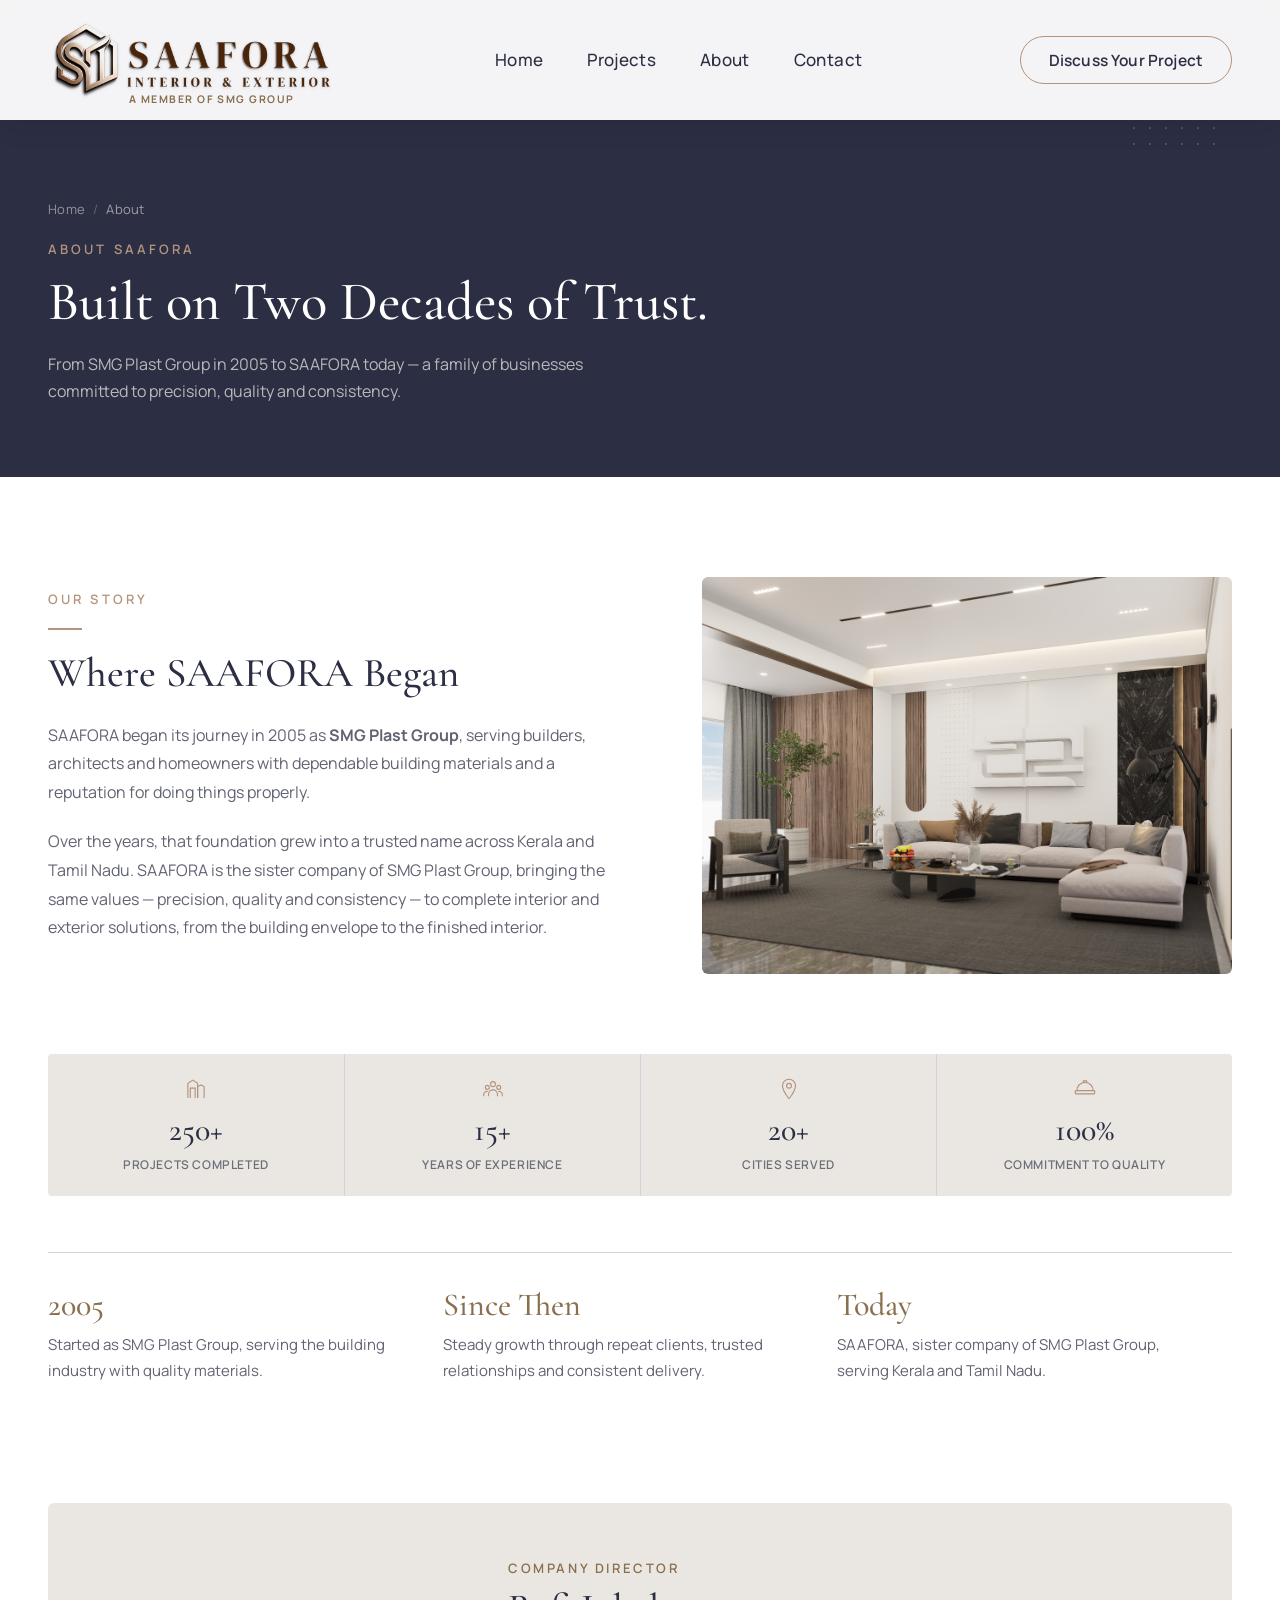
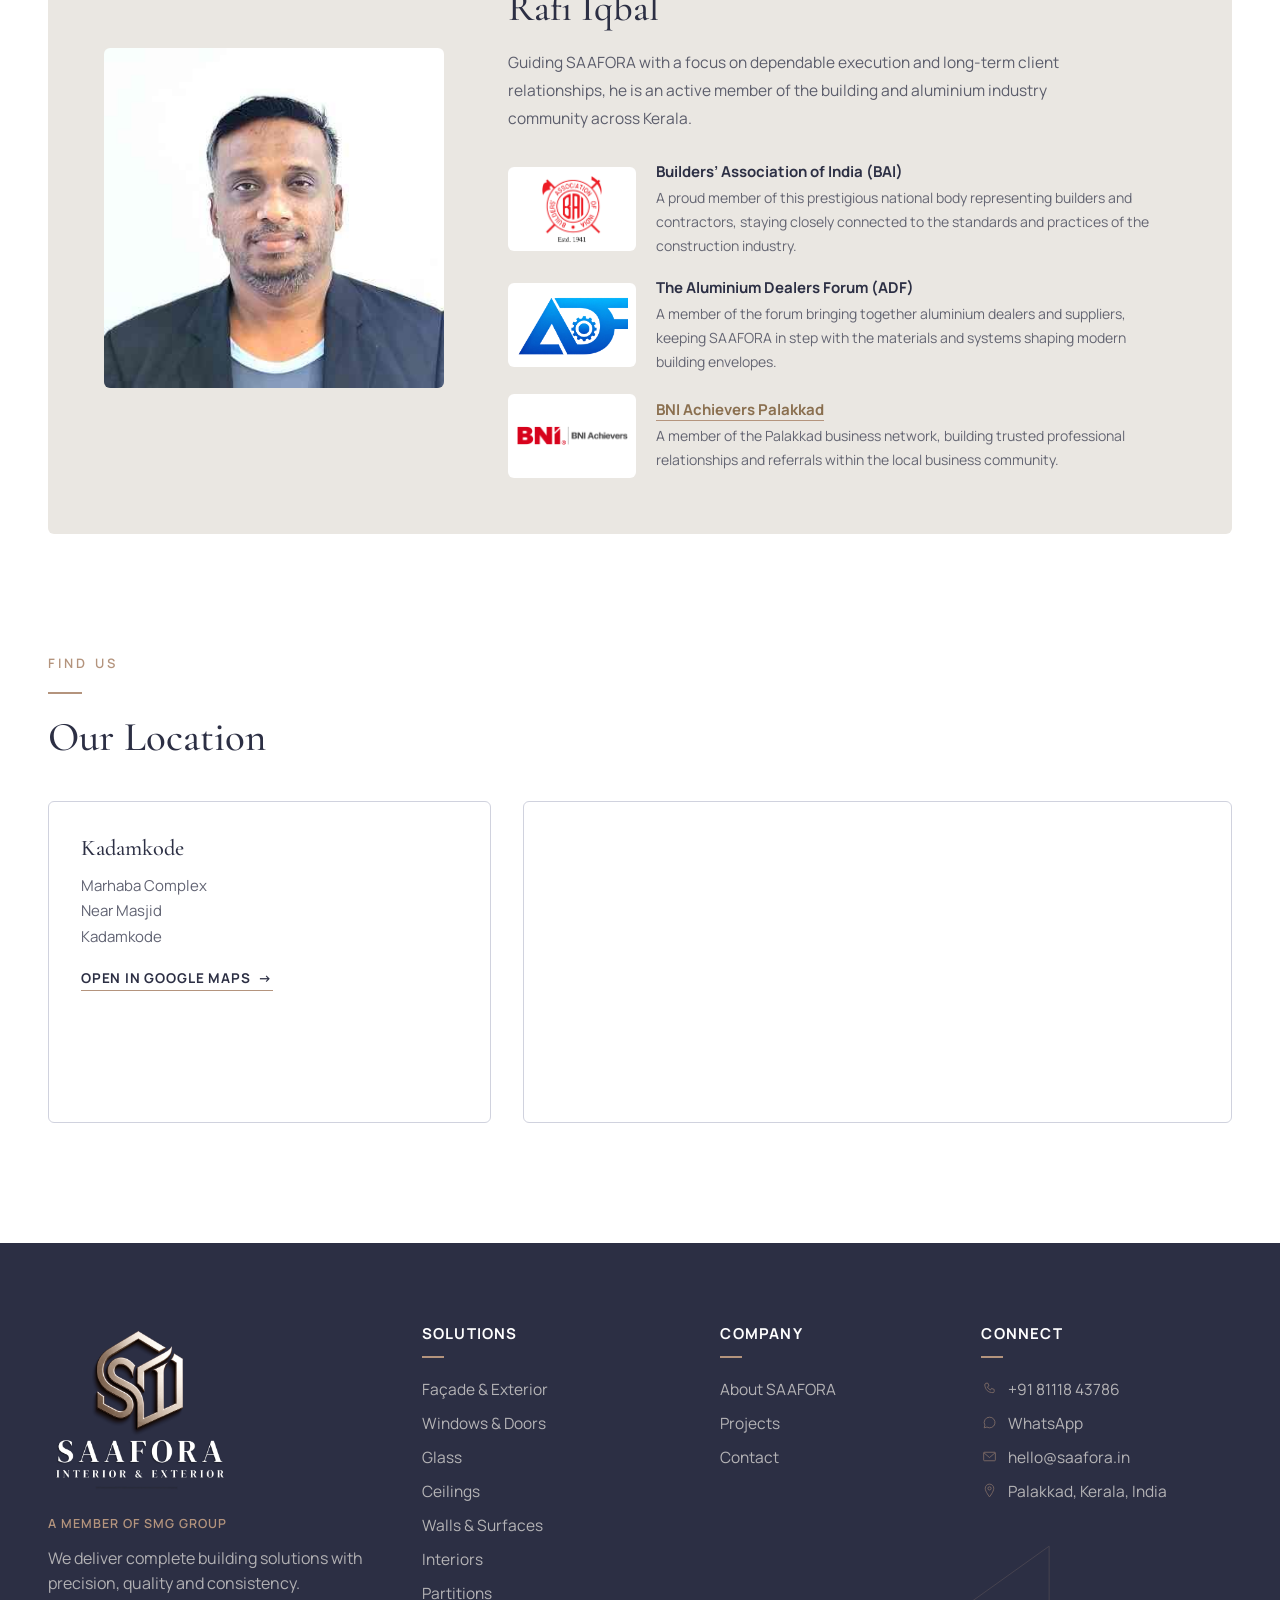
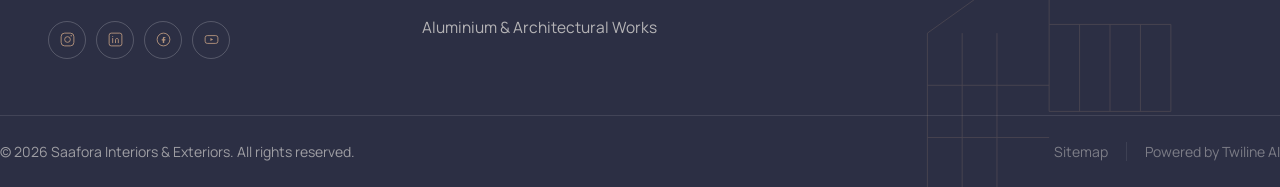
==== about.html @ 54677ac0 "Add Khader Jamal Corporation as the first project; remove placeholders Replaces the four stock place" ====
<!DOCTYPE html>
<html lang="en">
<head>
<meta charset="UTF-8">
<meta name="viewport" content="width=device-width, initial-scale=1.0">
<title>About | SAAFORA Interior & Exterior Solutions</title>
<meta name="description" content="SAAFORA began as SMG Plast Group in 2005. Learn about our story, our director and our commitment to precision, quality and consistency across Kerala and Tamil Nadu.">

<link rel="preconnect" href="https://fonts.googleapis.com">
<link rel="preconnect" href="https://fonts.gstatic.com" crossorigin>
<link href="https://fonts.googleapis.com/css2?family=Cormorant+Garamond:wght@400;500;600&family=Manrope:wght@300;400;500;600;700&display=swap" rel="stylesheet">

<link rel="stylesheet" href="assets/css/style.css?v=20261019">
<link rel="icon" href="assets/img/favicon.png">
</head>
<body>

<header class="site-header" id="siteHeader">
  <div class="nav-inner">
    <a href="index.html" class="brand" aria-label="SAAFORA">
      <img src="assets/img/saafora-lockup-color.png" alt="SAAFORA">
      <span class="brand-tag">A member of SMG Group</span>
    </a>

    <nav>
      <ul class="nav-links">
        <li><a href="index.html">Home</a></li>
        <li><a href="projects.html">Projects</a></li>
        <li><a href="about.html">About</a></li>
        <li><a href="contact.html">Contact</a></li>
      </ul>
    </nav>

    <a href="contact.html" class="nav-cta">Discuss Your Project</a>

    <button class="nav-toggle" id="navToggle" aria-label="Toggle menu">
      <span></span><span></span><span></span>
    </button>
  </div>
</header>

<section class="page-header">
  <span class="page-header-dots" aria-hidden="true"></span>
  <div class="container">
    <div class="breadcrumb">
      <a href="index.html">Home</a><span class="sep">/</span><span>About</span>
    </div>
    <span class="page-header-eyebrow">About SAAFORA</span>
    <h1 class="page-header-heading">Built on Two Decades of Trust.</h1>
    <p>From SMG Plast Group in 2005 to SAAFORA today &mdash; a family of businesses committed to precision, quality and consistency.</p>
  </div>
</section>

<section class="about-story">
  <div class="container about-story-grid">
    <div class="about-text">
      <span class="section-eyebrow">Our Story</span>
      <span class="rule rule-sm"></span>
      <h2 class="about-title">Where SAAFORA Began</h2>
      <p>SAAFORA began its journey in 2005 as <strong>SMG Plast Group</strong>, serving builders, architects and homeowners with dependable building materials and a reputation for doing things properly.</p>
      <p>Over the years, that foundation grew into a trusted name across Kerala and Tamil Nadu. SAAFORA is the sister company of SMG Plast Group, bringing the same values &mdash; precision, quality and consistency &mdash; to complete interior and exterior solutions, from the building envelope to the finished interior.</p>
    </div>
    <div class="about-media">
      <img src="assets/img/why/why-saafora.jpg" alt="Interior finished by SAAFORA">
    </div>
  </div>
</section>

<section class="about-stats">
  <div class="container">
    <div class="projects-stats">
      <div class="stat">
        <svg viewBox="0 0 32 32" fill="none" xmlns="http://www.w3.org/2000/svg">
          <path d="M6 27V9l6-4 6 4v18" stroke="var(--color-taupe)" stroke-width="1.4"/>
          <path d="M18 27V13l4-2 4 2v14" stroke="var(--color-taupe)" stroke-width="1.4"/>
          <path d="M9 27V15h6v12" stroke="var(--color-taupe)" stroke-width="1.4"/>
        </svg>
        <strong>250+</strong>
        <span>Projects Completed</span>
      </div>
      <div class="stat">
        <svg viewBox="0 0 32 32" fill="none" xmlns="http://www.w3.org/2000/svg">
          <circle cx="16" cy="10" r="3" stroke="var(--color-taupe)" stroke-width="1.4"/>
          <circle cx="9" cy="14" r="2.4" stroke="var(--color-taupe)" stroke-width="1.4"/>
          <circle cx="23" cy="14" r="2.4" stroke="var(--color-taupe)" stroke-width="1.4"/>
          <path d="M10.5 25v-2.5a5.5 5.5 0 0 1 11 0V25" stroke="var(--color-taupe)" stroke-width="1.4"/>
          <path d="M4.5 25v-2a4 4 0 0 1 5-3.9M27.5 25v-2a4 4 0 0 0-5-3.9" stroke="var(--color-taupe)" stroke-width="1.4"/>
        </svg>
        <strong>15+</strong>
        <span>Years of Experience</span>
      </div>
      <div class="stat">
        <svg viewBox="0 0 32 32" fill="none" xmlns="http://www.w3.org/2000/svg">
          <path d="M16 4c-4.4 0-8 3.5-8 8 0 6 8 16 8 16s8-10 8-16c0-4.5-3.6-8-8-8Z" stroke="var(--color-taupe)" stroke-width="1.4" stroke-linejoin="round"/>
          <circle cx="16" cy="12" r="3" stroke="var(--color-taupe)" stroke-width="1.4"/>
        </svg>
        <strong>20+</strong>
        <span>Cities Served</span>
      </div>
      <div class="stat">
        <svg viewBox="0 0 32 32" fill="none" xmlns="http://www.w3.org/2000/svg">
          <path d="M6 18c0-6 4.5-10 10-10s10 4 10 10" stroke="var(--color-taupe)" stroke-width="1.4" stroke-linecap="round"/>
          <rect x="4" y="18" width="24" height="4" rx="1" stroke="var(--color-taupe)" stroke-width="1.4"/>
          <path d="M14 8.5V6h4v2.5" stroke="var(--color-taupe)" stroke-width="1.4"/>
        </svg>
        <strong>100%</strong>
        <span>Commitment to Quality</span>
      </div>
    </div>

    <div class="about-timeline">
      <div class="about-timeline-item">
        <strong>2005</strong>
        <span>Started as SMG Plast Group, serving the building industry with quality materials.</span>
      </div>
      <div class="about-timeline-item">
        <strong>Since Then</strong>
        <span>Steady growth through repeat clients, trusted relationships and consistent delivery.</span>
      </div>
      <div class="about-timeline-item">
        <strong>Today</strong>
        <span>SAAFORA, sister company of SMG Plast Group, serving Kerala and Tamil Nadu.</span>
      </div>
    </div>
  </div>
</section>

<section class="about-director">
  <div class="container">
    <div class="about-director-card">
      <div class="director-photo">
        <img src="assets/img/about/director.png" alt="Rafi Iqbal, Director of SAAFORA">
      </div>
      <div>
        <span class="director-role">Company Director</span>
        <h2 class="director-name">Rafi Iqbal</h2>
        <p class="director-bio">Guiding SAAFORA with a focus on dependable execution and long-term client relationships, he is an active member of the building and aluminium industry community across Kerala.</p>
        <ul class="director-memberships">
          <li>
            <span class="membership-logo"><img src="assets/img/about/bai.png" alt="Builders&rsquo; Association of India logo"></span>
            <div>
              <strong>Builders&rsquo; Association of India (BAI)</strong>
            <span>A proud member of this prestigious national body representing builders and contractors, staying closely connected to the standards and practices of the construction industry.</span>
            </div>
          </li>
          <li>
            <span class="membership-logo"><img src="assets/img/about/adf.webp" alt="Aluminium Dealers Forum logo"></span>
            <div>
              <strong>The Aluminium Dealers Forum (ADF)</strong>
            <span>A member of the forum bringing together aluminium dealers and suppliers, keeping SAAFORA in step with the materials and systems shaping modern building envelopes.</span>
            </div>
          </li>
          <li>
            <span class="membership-logo"><img src="assets/img/about/bni.webp" alt="BNI Achievers logo"></span>
            <div>
              <strong><a href="https://bni-palakkad.in/palakkad-bni-achievers/en-IN/memberdetails?encryptedMemberId=DWJMJkYLAkpD8GUg%2FbLczA%3D%3D&amp;cmsv3=true&amp;name=RAFI+IQBAL" target="_blank" rel="noopener">BNI Achievers Palakkad</a></strong>
            <span>A member of the Palakkad business network, building trusted professional relationships and referrals within the local business community.</span>
            </div>
          </li>
        </ul>
      </div>
    </div>
  </div>
</section>

<section class="about-locations">
  <div class="container">
    <span class="section-eyebrow">Find Us</span>
    <span class="rule rule-sm"></span>
    <h2 class="about-title">Our Location</h2>
    <div class="about-locations-grid">
      <div class="location-card">
        <h3>Kadamkode</h3>
        <p>Marhaba Complex<br>Near Masjid<br>Kadamkode</p>
        <a href="https://www.google.com/maps/place/SMG+PLAST/@10.757546,76.6724818,968m/data=!3m2!1e3!4b1!4m6!3m5!1s0x3ba86db884f9aca1:0xb04b085a59408b13!8m2!3d10.757546!4d76.6724818!16s%2Fg%2F11npy81379" target="_blank" rel="noopener" class="text-link">Open in Google Maps <span aria-hidden="true">&rarr;</span></a>
      </div>
      <div class="location-map">
        <iframe src="https://maps.google.com/maps?q=10.757546,76.6724818&z=17&output=embed" loading="lazy" referrerpolicy="no-referrer-when-downgrade" title="SMG Plast location map"></iframe>
      </div>
    </div>
  </div>
</section>

<footer class="site-footer">
  <svg class="footer-bg-art" viewBox="0 0 460 360" fill="none" xmlns="http://www.w3.org/2000/svg" aria-hidden="true">
    <path d="M20 340 L20 160 L160 60 L160 150 L300 150" stroke="var(--color-taupe)" stroke-width="1"/>
    <path d="M20 220 L160 220 M20 280 L160 280" stroke="var(--color-taupe)" stroke-width="1"/>
    <path d="M60 160 L60 340 M100 160 L100 340" stroke="var(--color-taupe)" stroke-width="1"/>
    <path d="M160 150 L160 250 L300 250 L300 150" stroke="var(--color-taupe)" stroke-width="1"/>
    <path d="M195 150 L195 250 M230 150 L230 250 M265 150 L265 250" stroke="var(--color-taupe)" stroke-width="1"/>
    <path d="M20 340 L340 340" stroke="var(--color-taupe)" stroke-width="1"/>
  </svg>

  <div class="container footer-top">
    <div class="footer-brand">
      <img src="assets/img/saafora-lockup-navy.png" alt="SAAFORA" class="footer-logo">
      <span class="footer-group-tag">A member of SMG Group</span>
      <p>We deliver complete building solutions with precision, quality and consistency.</p>
      <div class="footer-social">
        <a href="#" aria-label="Instagram"><svg viewBox="0 0 24 24" fill="none" xmlns="http://www.w3.org/2000/svg"><rect x="3" y="3" width="18" height="18" rx="5" stroke="currentColor" stroke-width="1.3"/><circle cx="12" cy="12" r="4" stroke="currentColor" stroke-width="1.3"/><circle cx="17.2" cy="6.8" r="1" fill="currentColor"/></svg></a>
        <a href="#" aria-label="LinkedIn"><svg viewBox="0 0 24 24" fill="none" xmlns="http://www.w3.org/2000/svg"><rect x="3" y="3" width="18" height="18" rx="3" stroke="currentColor" stroke-width="1.3"/><path d="M8 10.5v6M8 7.8v.1M12 16.5v-3.7c0-1.5 1-2.3 2.2-2.3 1.2 0 1.8.8 1.8 2.3v3.7" stroke="currentColor" stroke-width="1.3" stroke-linecap="round"/></svg></a>
        <a href="#" aria-label="Facebook"><svg viewBox="0 0 24 24" fill="none" xmlns="http://www.w3.org/2000/svg"><circle cx="12" cy="12" r="9" stroke="currentColor" stroke-width="1.3"/><path d="M13.8 8.5h-1.3c-.9 0-1.5.6-1.5 1.5v1.5H9.5v2h1.5V17h2v-3.5h1.5l.3-2h-1.8v-1.2c0-.4.2-.7.7-.7h1.1V8.5Z" fill="currentColor"/></svg></a>
        <a href="#" aria-label="YouTube"><svg viewBox="0 0 24 24" fill="none" xmlns="http://www.w3.org/2000/svg"><rect x="3" y="6.5" width="18" height="11" rx="3" stroke="currentColor" stroke-width="1.3"/><path d="M10.5 9.8v4.4l3.8-2.2-3.8-2.2Z" fill="currentColor"/></svg></a>
      </div>
    </div>

    <div class="footer-col">
      <h4>Solutions</h4>
      <span class="rule rule-xs light"></span>
      <ul>
        <li><a href="index.html#solutions">Fa&ccedil;ade &amp; Exterior</a></li>
        <li><a href="index.html#solutions">Windows &amp; Doors</a></li>
        <li><a href="index.html#solutions">Glass</a></li>
        <li><a href="index.html#solutions">Ceilings</a></li>
        <li><a href="index.html#solutions">Walls &amp; Surfaces</a></li>
        <li><a href="index.html#solutions">Interiors</a></li>
        <li><a href="index.html#solutions">Partitions</a></li>
        <li><a href="index.html#solutions">Aluminium &amp; Architectural Works</a></li>
      </ul>
    </div>

    <div class="footer-col">
      <h4>Company</h4>
      <span class="rule rule-xs light"></span>
      <ul>
        <li><a href="about.html">About SAAFORA</a></li>
        <li><a href="projects.html">Projects</a></li>
        <li><a href="contact.html">Contact</a></li>
      </ul>
    </div>

    <div class="footer-col">
      <h4>Connect</h4>
      <span class="rule rule-xs light"></span>
      <ul class="footer-connect">
        <li>
          <a href="tel:+918111843786">
            <svg viewBox="0 0 32 32" fill="none" xmlns="http://www.w3.org/2000/svg"><path d="M9 6h4l2 5-3 2c1.2 2.6 3.2 4.6 5.8 5.8l2-3 5 2v4c0 1.1-.9 2-2 2C13.4 23.8 8.2 18.6 7 9c0-1.1.9-2 2-2Z" stroke="var(--color-taupe)" stroke-width="1.4" stroke-linejoin="round"/></svg>
            +91 81118 43786
          </a>
        </li>
        <li>
          <a href="https://wa.me/918111843786" target="_blank" rel="noopener">
            <svg viewBox="0 0 32 32" fill="none" xmlns="http://www.w3.org/2000/svg"><path d="M16 6a10 10 0 0 0-8.7 15L6 26l5.2-1.4A10 10 0 1 0 16 6Z" stroke="var(--color-taupe)" stroke-width="1.4" stroke-linejoin="round"/></svg>
            WhatsApp
          </a>
        </li>
        <li>
          <a href="mailto:hello@saafora.in">
            <svg viewBox="0 0 32 32" fill="none" xmlns="http://www.w3.org/2000/svg"><rect x="5" y="8" width="22" height="16" rx="1.5" stroke="var(--color-taupe)" stroke-width="1.4"/><path d="M6 9.5 16 18l10-8.5" stroke="var(--color-taupe)" stroke-width="1.4" stroke-linecap="round" stroke-linejoin="round"/></svg>
            hello@saafora.in
          </a>
        </li>
        <li>
          <span class="footer-location">
            <svg viewBox="0 0 32 32" fill="none" xmlns="http://www.w3.org/2000/svg"><path d="M16 4c-4.4 0-8 3.5-8 8 0 6 8 16 8 16s8-10 8-16c0-4.5-3.6-8-8-8Z" stroke="var(--color-taupe)" stroke-width="1.4" stroke-linejoin="round"/><circle cx="16" cy="12" r="3" stroke="var(--color-taupe)" stroke-width="1.4"/></svg>
            Palakkad, Kerala, India
          </span>
        </li>
      </ul>
    </div>
  </div>

  <div class="container footer-bottom">
    <span>&copy; <span id="footerYear"></span> Saafora Interiors &amp; Exteriors. All rights reserved.</span>
    <div class="footer-legal">
      <a href="sitemap.html">Sitemap</a>
      <a href="https://twilineai.com/" target="_blank" rel="noopener">Powered by Twiline AI</a>
    </div>
  </div>
</footer>

<div class="promo-overlay" id="promoOverlay" aria-hidden="true">
  <div class="promo-modal" role="dialog" aria-modal="true" aria-labelledby="promoHeading">
    <button class="promo-close" id="promoClose" aria-label="Close">&times;</button>
    <div class="promo-content">
      <span class="promo-eyebrow">A Welcome Offer from SAAFORA</span>
      <span class="rule rule-xs"></span>
      <h2 id="promoHeading" class="promo-heading">Planning Something New?</h2>
      <p class="promo-sub">Let SAAFORA make the first step a little more rewarding.</p>
      <div class="promo-offer">
        <span class="promo-offer-amount">10% <em>OFF</em></span>
        <span class="promo-offer-note">On Any Selected Service</span>
      </div>
      <a href="#" id="promoClaim" class="promo-cta" target="_blank" rel="noopener">Claim 10% Off <span aria-hidden="true">&rarr;</span></a>
      <button class="promo-later" id="promoLater" type="button">Maybe Later</button>
      <p class="promo-disclaimer">Offer applicable to new project enquiries only. Terms and conditions apply.</p>
    </div>
    <div class="promo-media">
      <img src="assets/img/popup/welcome-offer.jpg" alt="">
    </div>
  </div>
</div>

<script src="assets/js/main.js"></script>
<script src="assets/js/welcome-popup.js"></script>
</body>
</html>
---- assets/css/style.css ----
/* ===========================
   SAAFORA — Design Tokens
=========================== */
:root {
  --color-white: #FFFFFF;
  --color-taupe: #b4947d;
  --color-taupe-dark: #8a6f4f;
  --color-navy: #2C2F44;
  --color-grey: #A4B5B9;
  --color-mist: #D0D2DE;
  --color-cream: #EAE7E2;

  --font-heading: 'Cormorant Garamond', 'Georgia', serif;
  --font-body: 'Manrope', -apple-system, BlinkMacSystemFont, sans-serif;

  --nav-height: 120px;
  --ease: cubic-bezier(0.65, 0, 0.35, 1);
}

* { margin: 0; padding: 0; box-sizing: border-box; }

html { scroll-behavior: smooth; }

body {
  font-family: var(--font-body);
  color: var(--color-navy);
  background: var(--color-white);
  -webkit-font-smoothing: antialiased;
  overflow-x: hidden;
}

img { max-width: 100%; display: block; }

a { text-decoration: none; color: inherit; }

button { font-family: inherit; cursor: pointer; border: none; background: none; }

.container {
  width: 100%;
  max-width: 1360px;
  margin: 0 auto;
  padding: 0 48px;
}

/* ===========================
   Navigation
=========================== */
.site-header {
  position: fixed;
  top: 0;
  left: 0;
  width: 100%;
  height: var(--nav-height);
  z-index: 1000;
  display: flex;
  align-items: center;
  transition: background-color 0.5s var(--ease), box-shadow 0.5s var(--ease), height 0.4s var(--ease);
  background: rgba(255, 255, 255, 0.95);
  backdrop-filter: blur(16px) saturate(160%);
  -webkit-backdrop-filter: blur(16px) saturate(160%);
  box-shadow: 0 1px 0 rgba(44, 47, 68, 0.05), 0 8px 24px rgba(16, 17, 26, 0.08);
}

.site-header.is-scrolled {
  background: rgba(255, 255, 255, 0.98);
  box-shadow: 0 1px 0 rgba(44, 47, 68, 0.06);
  height: 92px;
}

.site-header.is-scrolled { --brand-h: 68px; }

.site-header.is-scrolled .brand img {
  height: var(--brand-h);
}

.nav-inner {
  width: 100%;
  max-width: 1360px;
  margin: 0 auto;
  padding: 0 48px;
  display: flex;
  align-items: center;
  justify-content: space-between;
}

.brand {
  --brand-h: 86px;
  display: flex;
  flex-direction: column;
  align-items: flex-start;
}

.brand-tag {
  display: block;
  /* start under the wordmark: the icon takes ~28% of the 3.36:1 lockup */
  padding-left: calc(var(--brand-h) * 0.94);
  margin-top: calc(var(--brand-h) * -0.09);
  transition: padding-left 0.4s var(--ease), margin-top 0.4s var(--ease);
  font-family: var(--font-body);
  font-size: 10.5px;
  font-weight: 700;
  letter-spacing: 0.14em;
  text-transform: uppercase;
  line-height: 1;
  color: var(--color-taupe-dark);
  white-space: nowrap;
}

.brand img {
  height: var(--brand-h);
  width: auto;
  display: block;
  transition: height 0.4s var(--ease);
  filter: contrast(1.25) saturate(1.15) brightness(0.94) drop-shadow(0 1px 1.5px rgba(44, 47, 68, 0.2));
}

.nav-links {
  display: flex;
  align-items: center;
  gap: 44px;
  list-style: none;
}

.nav-links a {
  font-size: 17px;
  font-weight: 500;
  letter-spacing: 0.02em;
  color: var(--color-navy);
  position: relative;
  padding: 6px 0;
  transition: color 0.4s var(--ease);
}

.nav-links a::after {
  content: '';
  position: absolute;
  left: 0;
  bottom: 0;
  width: 0;
  height: 1px;
  background: var(--color-taupe);
  transition: width 0.35s var(--ease);
}

.nav-links a:hover::after { width: 100%; }

.nav-cta {
  display: inline-flex;
  align-items: center;
  padding: 12px 28px;
  border: 1px solid var(--color-taupe);
  border-radius: 100px;
  font-size: 15.5px;
  font-weight: 600;
  letter-spacing: 0.01em;
  color: var(--color-navy);
  transition: all 0.4s var(--ease);
}

.nav-cta:hover {
  background: var(--color-taupe);
  border-color: var(--color-taupe);
  color: var(--color-white);
}

.nav-toggle {
  display: none;
  flex-direction: column;
  gap: 5px;
  width: 28px;
  z-index: 1100;
}

.nav-toggle span {
  height: 1.5px;
  width: 100%;
  background: var(--color-navy);
  transition: all 0.4s var(--ease);
}

.nav-toggle.is-open span:nth-child(1) {
  transform: translateY(6.5px) rotate(45deg);
}
.nav-toggle.is-open span:nth-child(2) {
  opacity: 0;
}
.nav-toggle.is-open span:nth-child(3) {
  transform: translateY(-6.5px) rotate(-45deg);
}

/* ===========================
   Hero
=========================== */
.hero {
  position: relative;
  width: 100%;
  height: 100svh;
  min-height: 640px;
  display: flex;
  align-items: flex-end;
  overflow: hidden;
  background: var(--color-navy);
}

.hero-media {
  position: absolute;
  inset: 0;
  width: 100%;
  height: 100%;
}

.hero-media video,
.hero-media img {
  position: absolute;
  inset: 0;
  width: 100%;
  height: 100%;
  object-fit: cover;
  object-position: center;
}

.hero-media img {
  transition: opacity 0.8s var(--ease) 0.4s;
}

.hero-media video {
  opacity: 0;
  transition: opacity 1.2s var(--ease);
}

.hero-media video.is-loaded {
  opacity: 1;
}

.hero-overlay {
  position: absolute;
  inset: 0;
  background:
    linear-gradient(100deg, rgba(16, 17, 26, 0.6) 0%, rgba(16, 17, 26, 0.28) 42%, rgba(16, 17, 26, 0.08) 62%, rgba(16, 17, 26, 0) 78%),
    linear-gradient(180deg, rgba(16, 17, 26, 0.62) 0%, rgba(16, 17, 26, 0.3) 28%, rgba(16, 17, 26, 0.38) 55%, rgba(12, 13, 20, 0.9) 100%);
}

.hero-content {
  position: relative;
  z-index: 2;
  width: 100%;
  padding: 0 48px 96px;
  max-width: 1360px;
  margin: 0 auto;
}

.hero-eyebrow {
  font-family: var(--font-body);
  font-size: 13px;
  font-weight: 600;
  letter-spacing: 0.28em;
  text-transform: uppercase;
  color: var(--color-cream);
  opacity: 0.95;
  margin-bottom: 22px;
  display: block;
  text-shadow: 0 2px 12px rgba(0, 0, 0, 0.35);
}

.hero-title {
  font-family: var(--font-heading);
  font-weight: 500;
  font-size: clamp(2.4rem, 5vw, 4.4rem);
  line-height: 1.12;
  color: var(--color-white);
  max-width: 900px;
  letter-spacing: 0.005em;
  margin-bottom: 26px;
  text-shadow: 0 4px 24px rgba(0, 0, 0, 0.4);
}

.hero-subtext {
  font-family: var(--font-body);
  font-weight: 300;
  font-size: clamp(1rem, 1.3vw, 1.15rem);
  line-height: 1.65;
  color: var(--color-cream);
  max-width: 560px;
  margin-bottom: 44px;
  text-shadow: 0 2px 14px rgba(0, 0, 0, 0.35);
}

.hero-actions {
  display: flex;
  align-items: center;
  gap: 20px;
  flex-wrap: wrap;
}

.btn {
  display: inline-flex;
  align-items: center;
  justify-content: center;
  padding: 16px 34px;
  border-radius: 100px;
  font-size: 14.5px;
  font-weight: 600;
  letter-spacing: 0.02em;
  transition: all 0.4s var(--ease);
  white-space: nowrap;
}

.btn-primary {
  background: var(--color-taupe);
  color: var(--color-white);
  border: 1px solid var(--color-taupe);
}

.btn-primary:hover {
  background: var(--color-taupe-dark);
  border-color: var(--color-taupe-dark);
  transform: translateY(-1px);
}

.btn-ghost {
  background: transparent;
  color: var(--color-white);
  border: 1px solid rgba(255, 255, 255, 0.55);
}

.btn-ghost:hover {
  background: rgba(255, 255, 255, 0.12);
  border-color: var(--color-white);
}

.hero-sound {
  position: absolute;
  left: 48px;
  bottom: 32px;
  z-index: 2;
  display: inline-flex;
  align-items: center;
  gap: 10px;
  padding: 10px 18px 10px 14px;
  background: rgba(18, 19, 26, 0.45);
  border: 1px solid rgba(255, 255, 255, 0.35);
  border-radius: 100px;
  color: var(--color-cream);
  font-family: var(--font-body);
  font-size: 13px;
  font-weight: 600;
  letter-spacing: 0.04em;
  cursor: pointer;
  backdrop-filter: blur(6px);
  transition: background 0.3s var(--ease), border-color 0.3s var(--ease);
}

.hero-sound:hover { background: rgba(18, 19, 26, 0.7); border-color: var(--color-white); }
.hero-sound svg { width: 20px; height: 20px; }
.hero-sound .icon-sound { display: none; }
.hero-sound.is-on .icon-sound { display: block; }
.hero-sound.is-on .icon-muted { display: none; }

.hero-scroll-cue {
  position: absolute;
  bottom: 32px;
  right: 48px;
  z-index: 2;
  display: flex;
  flex-direction: column;
  align-items: center;
  gap: 10px;
  color: var(--color-cream);
  opacity: 0.75;
}

.hero-scroll-cue span {
  font-size: 11px;
  letter-spacing: 0.22em;
  text-transform: uppercase;
  writing-mode: vertical-rl;
}

.hero-scroll-cue .line {
  width: 1px;
  height: 46px;
  background: rgba(234, 231, 226, 0.4);
  position: relative;
  overflow: hidden;
}

.hero-scroll-cue .line::after {
  content: '';
  position: absolute;
  top: -100%;
  left: 0;
  width: 100%;
  height: 100%;
  background: var(--color-taupe);
  animation: scrollLine 2.2s ease-in-out infinite;
}

@keyframes scrollLine {
  0% { top: -100%; }
  60% { top: 100%; }
  100% { top: 100%; }
}

/* ===========================
   Approach
=========================== */
.rule {
  display: block;
  height: 2px;
  background: var(--color-taupe);
}

.rule-sm { width: 34px; margin: 20px 0; }
.rule-xs { width: 22px; margin: 10px 0; }

.approach {
  position: relative;
  padding: 140px 0 0;
  overflow: hidden;
  background: var(--color-white);
}

.approach-bg-art {
  position: absolute;
  left: -60px;
  bottom: -40px;
  width: 380px;
  height: auto;
  opacity: 0.35;
  pointer-events: none;
  z-index: 0;
}

.approach-bg-art svg { width: 100%; height: auto; }

.approach-grid {
  position: relative;
  z-index: 1;
  display: grid;
  grid-template-columns: minmax(0, 0.85fr) minmax(0, 1fr);
  gap: 90px;
  padding-bottom: 110px;
}

.section-eyebrow {
  font-family: var(--font-body);
  font-size: 13px;
  font-weight: 600;
  letter-spacing: 0.24em;
  text-transform: uppercase;
  color: var(--color-taupe);
  display: block;
}

.approach-title {
  font-family: var(--font-heading);
  font-weight: 500;
  font-size: clamp(2.2rem, 3.6vw, 3.4rem);
  line-height: 1.1;
  color: var(--color-navy);
}

.approach-text {
  font-family: var(--font-body);
  font-weight: 400;
  font-size: 16px;
  line-height: 1.75;
  color: var(--color-navy);
  opacity: 0.78;
  max-width: 480px;
  margin-bottom: 22px;
}

.approach-pillars {
  display: flex;
  flex-direction: column;
  gap: 8px;
  border-left: 2px solid var(--color-taupe);
  padding: 4px 0 4px 20px;
  margin: 12px 0 40px;
}

.approach-pillars span {
  font-family: var(--font-body);
  font-size: 12.5px;
  font-weight: 700;
  letter-spacing: 0.14em;
  text-transform: uppercase;
  color: var(--color-taupe-dark);
}

.approach-cta {
  display: inline-flex;
}

.approach-steps {
  display: flex;
  flex-direction: column;
}

.step {
  display: grid;
  grid-template-columns: 44px 1px 72px 1fr;
  align-items: center;
  gap: 28px;
  padding: 30px 0;
  border-bottom: 1px solid var(--color-cream);
}

.step:first-child { padding-top: 4px; }
.step:last-child { border-bottom: none; }

.step-number {
  font-family: var(--font-heading);
  font-size: 2.1rem;
  font-weight: 500;
  color: var(--color-taupe);
  line-height: 1;
}

.step-divider {
  width: 1px;
  height: 60px;
  background: var(--color-mist);
  justify-self: center;
}

.step-icon {
  width: 72px;
  height: 72px;
  border-radius: 50%;
  border: 1px solid var(--color-mist);
  display: flex;
  align-items: center;
  justify-content: center;
  flex-shrink: 0;
}

.step-icon svg { width: 30px; height: 30px; }

.step-body h3 {
  font-family: var(--font-body);
  font-size: 14.5px;
  font-weight: 700;
  letter-spacing: 0.08em;
  text-transform: uppercase;
  color: var(--color-navy);
}

.step-body p {
  font-family: var(--font-body);
  font-size: 14.5px;
  line-height: 1.6;
  color: var(--color-navy);
  opacity: 0.72;
}

.approach-band {
  position: relative;
  background: #F6F2ED;
  padding: 64px 0;
  overflow: hidden;
}

.band-inner {
  position: relative;
  display: flex;
  align-items: center;
  min-height: 120px;
}

.band-quote-wrap {
  position: relative;
  z-index: 2;
  border-left: 2px solid var(--color-taupe);
  padding-left: 24px;
}

.band-quote {
  font-family: var(--font-heading);
  font-weight: 500;
  font-size: clamp(1.5rem, 2.4vw, 2.1rem);
  line-height: 1.35;
  color: var(--color-navy);
}

.band-art {
  position: absolute;
  right: 60px;
  top: 50%;
  transform: translateY(-50%);
  width: 420px;
  opacity: 0.65;
  pointer-events: none;
}

.band-art img { width: 100%; height: auto; display: block; }

.band-dots {
  position: absolute;
  right: 0;
  top: -10px;
  width: 120px;
  height: 120px;
  background-image: radial-gradient(var(--color-taupe) 1.4px, transparent 1.4px);
  background-size: 16px 16px;
  opacity: 0.3;
  pointer-events: none;
}

/* ===========================
   Solutions
=========================== */
.solutions {
  position: relative;
  padding: 30px 0 120px;
  background: var(--color-white);
}

.solutions-grid {
  display: grid;
  grid-template-columns: minmax(220px, 260px) 1fr;
  gap: 48px;
  align-items: start;
}

.solutions-title {
  font-family: var(--font-heading);
  font-weight: 500;
  font-size: clamp(2rem, 3vw, 2.8rem);
  line-height: 1.12;
  color: var(--color-navy);
  margin-bottom: 22px;
}

.solutions-callout {
  display: flex;
  align-items: center;
  gap: 16px;
  border-left: 2px solid var(--color-taupe);
  padding: 6px 0 6px 18px;
  margin-top: 36px;
}

.callout-icon {
  width: 56px;
  height: 56px;
  border-radius: 50%;
  border: 1px solid var(--color-mist);
  display: flex;
  align-items: center;
  justify-content: center;
  flex-shrink: 0;
}

.callout-icon svg { width: 24px; height: 24px; }

.solutions-callout p {
  font-family: var(--font-body);
  font-size: 14px;
  line-height: 1.6;
  color: var(--color-navy);
  opacity: 0.85;
}

/* Panel: tabs + detail */
.solutions-panel {
  display: grid;
  grid-template-columns: minmax(220px, 1fr) minmax(0, 2.6fr);
  border: 1px solid var(--color-cream);
  border-radius: 4px;
  overflow: hidden;
  background: var(--color-white);
}

.solutions-tabs {
  display: flex;
  flex-direction: column;
  border-right: 1px solid var(--color-cream);
}

.solutions-tab {
  display: flex;
  align-items: center;
  gap: 18px;
  width: 100%;
  padding: 20px 22px;
  border-bottom: 1px solid var(--color-cream);
  text-align: left;
  transition: background-color 0.35s var(--ease);
}

.solutions-tab:last-child { border-bottom: none; }

.solutions-tab:hover:not(.is-active) {
  background: var(--color-cream);
}

.tab-num {
  font-family: var(--font-heading);
  font-size: 1.5rem;
  color: var(--color-taupe);
  flex-shrink: 0;
  width: 28px;
}

.tab-divider {
  width: 1px;
  height: 34px;
  background: var(--color-mist);
  flex-shrink: 0;
}

.tab-icon {
  width: 30px;
  height: 30px;
  color: var(--color-navy);
  flex-shrink: 0;
  display: flex;
}

.tab-icon svg { width: 100%; height: 100%; }

.tab-label {
  font-family: var(--font-body);
  font-size: 13.5px;
  font-weight: 700;
  letter-spacing: 0.05em;
  text-transform: uppercase;
  color: var(--color-navy);
  line-height: 1.35;
  flex: 1;
}

.tab-arrow {
  font-size: 20px;
  color: var(--color-taupe);
  flex-shrink: 0;
  transition: transform 0.35s var(--ease);
}

.solutions-tab.is-active {
  background: var(--color-navy);
}

.solutions-tab.is-active .tab-num,
.solutions-tab.is-active .tab-arrow { color: var(--color-cream); }

.solutions-tab.is-active .tab-icon,
.solutions-tab.is-active .tab-label { color: var(--color-white); }

.solutions-tab.is-active .tab-arrow { transform: translateX(3px); }

.solutions-tab.is-active .tab-divider { background: rgba(255,255,255,0.25); }

/* Detail panels */
.solutions-detail {
  position: relative;
  background: #FBF9F7;
}

.detail-panel {
  display: none;
  grid-template-columns: minmax(220px, 1fr) minmax(160px, 260px);
  grid-template-rows: auto auto auto;
  column-gap: 32px;
  padding: 40px;
}

.detail-panel.is-active { display: grid; }

.detail-head { grid-column: 1; grid-row: 1; }

.detail-num {
  font-family: var(--font-heading);
  font-size: 1.5rem;
  color: var(--color-taupe);
}

.detail-title {
  font-family: var(--font-heading);
  font-weight: 500;
  font-size: clamp(1.6rem, 2.2vw, 2.1rem);
  line-height: 1.15;
  color: var(--color-navy);
}

.detail-tagline {
  font-family: var(--font-body);
  font-size: 14.5px;
  color: var(--color-navy);
  opacity: 0.72;
}

.detail-visual {
  grid-column: 2;
  grid-row: 1 / 3;
  border-radius: 4px;
  overflow: hidden;
  min-height: 280px;
  background: var(--color-cream);
}

.detail-visual img {
  width: 100%;
  height: 100%;
  object-fit: cover;
  display: block;
}

.detail-items {
  grid-column: 1 / -1;
  margin-top: 26px;
  padding-top: 26px;
  border-top: 1px solid var(--color-mist);
}

.items-full {
  list-style: none;
  columns: 2;
  column-gap: 32px;
}

.items-full li {
  font-family: var(--font-body);
  font-size: 14.5px;
  color: var(--color-navy);
  padding: 10px 0;
  border-bottom: 1px solid var(--color-mist);
  break-inside: avoid;
  position: relative;
  padding-left: 16px;
}

.items-full li::before {
  content: '';
  position: absolute;
  left: 0;
  top: 18px;
  width: 4px;
  height: 4px;
  border-radius: 50%;
  background: var(--color-taupe);
}

.detail-cta {
  grid-column: 1 / -1;
  display: flex;
  align-items: center;
  gap: 10px;
  margin-top: 30px;
  padding-top: 24px;
  border-top: 1px solid var(--color-mist);
  font-family: var(--font-body);
  font-size: 14.5px;
  font-weight: 600;
  color: var(--color-navy);
  transition: gap 0.3s var(--ease), color 0.3s var(--ease);
}

.detail-cta:hover {
  color: var(--color-taupe-dark);
  gap: 16px;
}

/* Bottom CTA band */
.solutions-band {
  margin-top: 90px;
  background: var(--color-mist);
}

.band-cta-inner {
  display: flex;
  align-items: center;
  gap: 24px;
  padding: 40px 0;
}

.band-cta-icon {
  width: 56px;
  height: 56px;
  border-radius: 4px;
  background: var(--color-navy);
  display: flex;
  align-items: center;
  justify-content: center;
  flex-shrink: 0;
}

.band-cta-icon svg { width: 26px; height: 26px; }

.band-cta-text {
  font-family: var(--font-body);
  font-size: 15px;
  line-height: 1.55;
  color: var(--color-navy);
  flex: 1;
}

.band-cta-link {
  font-family: var(--font-body);
  font-size: 13.5px;
  font-weight: 700;
  letter-spacing: 0.08em;
  text-transform: uppercase;
  color: var(--color-navy);
  border-bottom: 1px solid var(--color-navy);
  padding-bottom: 3px;
  white-space: nowrap;
  display: flex;
  align-items: center;
  gap: 8px;
  transition: gap 0.3s var(--ease);
}

.band-cta-link:hover { gap: 14px; }

/* ===========================
   Why SAAFORA
=========================== */
.why-top {
  display: grid;
  grid-template-columns: minmax(320px, 0.72fr) 1fr;
  min-height: 460px;
}

.why-copy {
  position: relative;
  display: flex;
  flex-direction: column;
  justify-content: center;
  background: #FAF8F5;
  padding: 72px 64px;
  overflow: hidden;
}

.why-title {
  font-family: var(--font-heading);
  font-weight: 500;
  font-size: clamp(2rem, 3vw, 2.7rem);
  line-height: 1.15;
  color: var(--color-navy);
}

.why-dots {
  position: absolute;
  left: 64px;
  bottom: 48px;
  width: 90px;
  height: 90px;
  background-image: radial-gradient(var(--color-taupe) 1.4px, transparent 1.4px);
  background-size: 16px 16px;
  opacity: 0.35;
}

.why-image {
  position: relative;
  overflow: hidden;
}

.why-image img {
  width: 100%;
  height: 100%;
  object-fit: cover;
  display: block;
}

.why-pillars {
  background: var(--color-navy);
  padding: 64px 0;
}

.pillars-grid {
  display: grid;
  grid-template-columns: repeat(4, 1fr);
}

.pillar {
  padding: 0 32px;
  border-left: 1px solid rgba(255, 255, 255, 0.12);
}

.pillar:first-child {
  border-left: none;
  padding-left: 0;
}

.pillar-icon {
  display: block;
  width: 40px;
  height: 40px;
  margin-bottom: 18px;
}

.pillar-icon svg { width: 100%; height: 100%; }

.pillar h3 {
  font-family: var(--font-body);
  font-size: 14.5px;
  font-weight: 700;
  letter-spacing: 0.06em;
  text-transform: uppercase;
  color: var(--color-white);
  line-height: 1.4;
}

.rule-xs.light {
  background: var(--color-taupe);
  margin: 12px 0 14px;
}

.pillar p {
  font-family: var(--font-body);
  font-size: 14px;
  line-height: 1.65;
  color: var(--color-cream);
  opacity: 0.75;
}

.text-link {
  display: inline-flex;
  align-items: center;
  gap: 8px;
  font-family: var(--font-body);
  font-size: 13.5px;
  font-weight: 700;
  letter-spacing: 0.06em;
  text-transform: uppercase;
  color: var(--color-navy);
  border-bottom: 1px solid var(--color-taupe);
  padding-bottom: 3px;
  transition: gap 0.3s var(--ease), color 0.3s var(--ease);
}

.text-link:hover { gap: 14px; color: var(--color-taupe-dark); }

/* ===========================
   Page Header (interior pages)
=========================== */
.page-header {
  position: relative;
  padding: calc(var(--nav-height) + 80px) 0 72px;
  background: var(--color-navy);
  overflow: hidden;
}

.page-header-dots {
  position: absolute;
  right: 64px;
  top: 56px;
  width: 90px;
  height: 90px;
  background-image: radial-gradient(var(--color-taupe) 1.4px, transparent 1.4px);
  background-size: 16px 16px;
  opacity: 0.3;
  pointer-events: none;
}

.breadcrumb {
  position: relative;
  z-index: 1;
  font-family: var(--font-body);
  font-size: 13px;
  color: var(--color-cream);
  opacity: 0.6;
  letter-spacing: 0.02em;
  margin-bottom: 22px;
}

.breadcrumb a { color: var(--color-cream); opacity: 0.9; transition: color 0.3s var(--ease); }
.breadcrumb a:hover { color: var(--color-taupe); }
.breadcrumb .sep { margin: 0 8px; opacity: 0.5; }

.page-header-eyebrow {
  position: relative;
  z-index: 1;
  font-family: var(--font-body);
  font-size: 13px;
  font-weight: 600;
  letter-spacing: 0.24em;
  text-transform: uppercase;
  color: var(--color-taupe);
  display: block;
  margin-bottom: 14px;
}

.page-header-heading {
  position: relative;
  z-index: 1;
  font-family: var(--font-heading);
  font-weight: 500;
  font-size: clamp(2.4rem, 4.4vw, 3.4rem);
  line-height: 1.12;
  color: var(--color-white);
  max-width: 720px;
}

.page-header p {
  position: relative;
  z-index: 1;
  font-family: var(--font-body);
  font-size: 16px;
  line-height: 1.7;
  color: var(--color-cream);
  opacity: 0.75;
  max-width: 560px;
  margin-top: 18px;
}

/* ===========================
   Selected Projects
=========================== */
.projects {
  padding: 140px 0 0;
  background: var(--color-white);
}

.projects.no-hero-padding { padding-top: 72px; }

.projects-top {
  display: grid;
  grid-template-columns: minmax(300px, 0.85fr) 1fr;
  gap: 56px;
  align-items: center;
  margin-bottom: 56px;
}

.projects-top.stats-only { grid-template-columns: 1fr; }

.projects-title {
  font-family: var(--font-heading);
  font-weight: 500;
  font-size: clamp(2.1rem, 3.4vw, 3rem);
  line-height: 1.12;
  color: var(--color-navy);
  margin-bottom: 22px;
}

.projects-intro .approach-text { margin-bottom: 26px; }

.projects-stats {
  display: grid;
  grid-template-columns: repeat(4, 1fr);
  background: var(--color-cream);
  border-radius: 4px;
}

.stat {
  display: flex;
  flex-direction: column;
  align-items: center;
  text-align: center;
  gap: 8px;
  padding: 22px 16px;
  border-left: 1px solid var(--color-mist);
}

.stat:first-child { border-left: none; }

.stat svg { width: 26px; height: 26px; }

.stat strong {
  font-family: var(--font-heading);
  font-weight: 500;
  font-size: 2rem;
  color: var(--color-navy);
}

.stat span {
  font-family: var(--font-body);
  font-size: 12px;
  font-weight: 600;
  letter-spacing: 0.05em;
  text-transform: uppercase;
  color: var(--color-navy);
  opacity: 0.65;
  line-height: 1.4;
}

.projects-filters {
  display: flex;
  align-items: center;
  justify-content: space-between;
  flex-wrap: wrap;
  gap: 20px;
  padding-bottom: 24px;
  border-bottom: 1px solid var(--color-cream);
  margin-bottom: 40px;
}

.filter-tabs {
  display: flex;
  align-items: center;
  gap: 4px;
  flex-wrap: wrap;
}

.filter-tab {
  font-family: var(--font-body);
  font-size: 13px;
  font-weight: 600;
  letter-spacing: 0.04em;
  text-transform: uppercase;
  color: var(--color-navy);
  opacity: 0.55;
  padding: 10px 18px;
  border-radius: 100px;
  transition: all 0.3s var(--ease);
}

.filter-tab:hover { opacity: 0.85; }

.filter-tab.is-active {
  background: var(--color-navy);
  color: var(--color-white);
  opacity: 1;
}

.projects-grid {
  display: grid;
  grid-template-columns: repeat(4, 1fr);
  gap: 28px;
  padding-bottom: 110px;
}

.project-card {
  display: flex;
  flex-direction: column;
}

.projects-grid.is-single { grid-template-columns: 1fr; }

.project-card.is-featured {
  display: grid;
  grid-template-columns: minmax(0, 1.5fr) minmax(0, 1fr);
  gap: 56px;
  align-items: center;
}

.is-featured .project-media { aspect-ratio: 16 / 10; }
.is-featured .project-body { padding-top: 0; }

.is-featured .project-body h3 {
  font-size: clamp(1.8rem, 3vw, 2.4rem);
  line-height: 1.15;
  margin: 12px 0 12px;
}

.project-summary {
  font-family: var(--font-body);
  font-size: 15.5px;
  line-height: 1.75;
  color: var(--color-navy);
  opacity: 0.75;
  margin-bottom: 16px;
}

.is-featured .project-scope { padding-right: 0; margin-bottom: 26px; }

.project-media {
  display: block;
  aspect-ratio: 1.2 / 1;
  overflow: hidden;
  border-radius: 3px;
}

.project-media img {
  width: 100%;
  height: 100%;
  object-fit: cover;
  display: block;
  transition: transform 0.6s var(--ease);
}

.project-media:hover img { transform: scale(1.06); }

.project-body {
  padding-top: 20px;
  position: relative;
}

.project-category {
  font-family: var(--font-body);
  font-size: 11.5px;
  font-weight: 700;
  letter-spacing: 0.08em;
  text-transform: uppercase;
  color: var(--color-taupe-dark);
}

.project-body h3 {
  font-family: var(--font-heading);
  font-weight: 500;
  font-size: 1.4rem;
  color: var(--color-navy);
  margin: 8px 0 8px;
}

.project-body h3 a {
  color: inherit;
  text-decoration: none;
  transition: color 0.3s var(--ease);
}

.project-body h3 a:hover { color: var(--color-taupe-dark); }

.project-location {
  display: flex;
  align-items: center;
  gap: 6px;
  font-family: var(--font-body);
  font-size: 13px;
  color: var(--color-navy);
  opacity: 0.65;
  margin-bottom: 14px;
}

.project-location svg { width: 14px; height: 14px; flex-shrink: 0; }

.project-scope {
  font-family: var(--font-body);
  font-size: 13px;
  line-height: 1.6;
  color: var(--color-navy);
  opacity: 0.7;
  padding-right: 44px;
}

.project-arrow {
  position: absolute;
  right: 0;
  bottom: 0;
  width: 40px;
  height: 40px;
  border: 1px solid var(--color-taupe);
  border-radius: 4px;
  display: flex;
  align-items: center;
  justify-content: center;
  transition: all 0.3s var(--ease);
}

.project-arrow svg { width: 18px; height: 18px; }

.project-arrow:hover {
  background: var(--color-taupe);
}

.project-arrow:hover svg path { stroke: var(--color-white); }

.projects-band {
  position: relative;
  background: var(--color-navy);
  overflow: hidden;
}

.band-art-left,
.band-art-right {
  position: absolute;
  top: 50%;
  transform: translateY(-50%);
  width: 240px;
  height: auto;
  opacity: 0.35;
  pointer-events: none;
}

.band-art-left { left: -20px; }
.band-art-right { right: -20px; }

.projects-band .band-cta-inner {
  position: relative;
  z-index: 1;
}

.band-cta-icon.light {
  background: var(--color-white);
}

.projects-band .band-cta-text { color: var(--color-white); }

.projects-band .band-cta-link {
  color: var(--color-cream);
  border-bottom-color: var(--color-taupe);
}

/* ===========================
   Project Detail
=========================== */
.detail-hero {
  padding: 72px 0 0;
  background: var(--color-white);
}

.detail-hero-media {
  max-width: 1100px;
  margin: 0 auto;
  aspect-ratio: 16 / 9;
  border-radius: 6px;
  overflow: hidden;
}

.detail-hero-media img {
  width: 100%;
  height: 100%;
  object-fit: cover;
  display: block;
}

.detail-body {
  padding: 72px 0 0;
  background: var(--color-white);
}

.detail-grid {
  display: grid;
  grid-template-columns: minmax(0, 1.6fr) minmax(240px, 1fr);
  gap: 72px;
}

.detail-main .project-category {
  margin-bottom: 14px;
}

.detail-main h1 {
  font-family: var(--font-heading);
  font-weight: 500;
  font-size: clamp(2rem, 3.4vw, 2.7rem);
  line-height: 1.15;
  color: var(--color-navy);
  margin-bottom: 20px;
}

.detail-location {
  display: flex;
  align-items: center;
  gap: 8px;
  font-family: var(--font-body);
  font-size: 14.5px;
  color: var(--color-navy);
  opacity: 0.65;
  margin-bottom: 32px;
}

.detail-location svg { width: 16px; height: 16px; flex-shrink: 0; }

.detail-text p {
  font-family: var(--font-body);
  font-size: 16px;
  line-height: 1.8;
  color: var(--color-navy);
  opacity: 0.75;
  margin-bottom: 20px;
  max-width: 620px;
}

.detail-scope-title {
  font-family: var(--font-body);
  font-size: 13px;
  font-weight: 700;
  letter-spacing: 0.1em;
  text-transform: uppercase;
  color: var(--color-navy);
  margin: 36px 0 18px;
}

.detail-scope-list {
  list-style: none;
  display: grid;
  grid-template-columns: 1fr 1fr;
  gap: 14px 24px;
  max-width: 620px;
}

.detail-scope-list li {
  position: relative;
  padding-left: 22px;
  font-family: var(--font-body);
  font-size: 15px;
  color: var(--color-navy);
  opacity: 0.8;
}

.detail-scope-list li::before {
  content: '';
  position: absolute;
  left: 0;
  top: 9px;
  width: 10px;
  height: 1px;
  background: var(--color-taupe);
}

.detail-facts {
  align-self: start;
  border: 1px solid var(--color-mist);
  border-radius: 6px;
  padding: 32px 28px;
}

.detail-fact {
  padding: 16px 0;
  border-bottom: 1px solid var(--color-cream);
}

.detail-fact:first-child { padding-top: 0; }
.detail-fact:last-child { border-bottom: none; padding-bottom: 0; }

.detail-fact-label {
  display: block;
  font-family: var(--font-body);
  font-size: 11.5px;
  font-weight: 700;
  letter-spacing: 0.1em;
  text-transform: uppercase;
  color: var(--color-taupe-dark);
  margin-bottom: 6px;
}

.detail-fact-value {
  display: block;
  font-family: var(--font-body);
  font-size: 15.5px;
  color: var(--color-navy);
}

.detail-facts .btn {
  width: 100%;
  margin-top: 24px;
}

.detail-gallery { padding-top: 24px; }

.detail-gallery-grid {
  display: grid;
  grid-template-columns: 1fr 1fr;
  gap: 24px;
}

.detail-gallery-video { grid-column: 1 / -1; }

.detail-gallery-video video,
.detail-gallery-item img {
  width: 100%;
  display: block;
  border-radius: 6px;
  background: var(--color-navy);
}

.detail-gallery-video video { aspect-ratio: 16 / 9; object-fit: cover; }
.detail-gallery-item img { aspect-ratio: 16 / 10; object-fit: cover; }

.detail-back {
  padding: 64px 0 0;
}

/* ===========================
   Contact Page
=========================== */
.contact-section {
  padding: 100px 0 140px;
  background: var(--color-white);
}

.contact-grid {
  display: grid;
  grid-template-columns: minmax(0, 1.3fr) minmax(300px, 1fr);
  gap: 64px;
}

.contact-form-title {
  font-family: var(--font-heading);
  font-weight: 500;
  font-size: clamp(1.8rem, 2.6vw, 2.2rem);
  color: var(--color-navy);
  margin: 16px 0 32px;
}

.form-row {
  display: grid;
  grid-template-columns: 1fr 1fr;
  gap: 22px;
}

.form-group {
  display: flex;
  flex-direction: column;
  gap: 8px;
  margin-bottom: 22px;
}

.form-group label {
  font-family: var(--font-body);
  font-size: 12.5px;
  font-weight: 700;
  letter-spacing: 0.06em;
  text-transform: uppercase;
  color: var(--color-navy);
  opacity: 0.7;
}

.form-group input,
.form-group select,
.form-group textarea {
  font-family: var(--font-body);
  font-size: 15px;
  color: var(--color-navy);
  padding: 14px 16px;
  border: 1px solid var(--color-mist);
  border-radius: 4px;
  background: var(--color-white);
  transition: border-color 0.3s var(--ease);
  width: 100%;
}

.form-group input:focus,
.form-group select:focus,
.form-group textarea:focus {
  outline: none;
  border-color: var(--color-taupe);
}

.form-group select {
  appearance: none;
  -webkit-appearance: none;
  background-image: url("data:image/svg+xml,%3Csvg xmlns='http://www.w3.org/2000/svg' viewBox='0 0 20 20' fill='none'%3E%3Cpath d='M5 8l5 5 5-5' stroke='%23b4947d' stroke-width='1.6' stroke-linecap='round' stroke-linejoin='round'/%3E%3C/svg%3E");
  background-repeat: no-repeat;
  background-position: right 14px center;
  padding-right: 40px;
  cursor: pointer;
}

.form-group textarea {
  resize: vertical;
  min-height: 130px;
}

.form-submit {
  margin-top: 8px;
}

.form-submit .btn {
  border: none;
  cursor: pointer;
  font-family: var(--font-body);
}

.form-note {
  margin-top: 14px;
  font-family: var(--font-body);
  font-size: 13px;
  color: var(--color-navy);
  opacity: 0.55;
}

.contact-info-card {
  background: var(--color-navy);
  color: var(--color-cream);
  padding: 44px 36px;
  border-radius: 6px;
  align-self: start;
}

.contact-info-title {
  font-family: var(--font-body);
  font-size: 13px;
  font-weight: 600;
  letter-spacing: 0.2em;
  text-transform: uppercase;
  color: var(--color-taupe);
  display: block;
  margin-bottom: 28px;
}

.contact-info-item {
  display: flex;
  gap: 16px;
  margin-bottom: 26px;
}

.contact-info-item:last-of-type { margin-bottom: 0; }

.contact-info-icon {
  width: 44px;
  height: 44px;
  border-radius: 50%;
  border: 1px solid rgba(255, 255, 255, 0.2);
  display: flex;
  align-items: center;
  justify-content: center;
  flex-shrink: 0;
}

.contact-info-icon svg { width: 19px; height: 19px; }

.contact-info-item strong {
  display: block;
  font-family: var(--font-body);
  font-size: 12px;
  font-weight: 700;
  letter-spacing: 0.06em;
  text-transform: uppercase;
  color: var(--color-white);
  margin-bottom: 6px;
}

.contact-info-item span:not(.contact-info-icon),
.contact-info-item a {
  display: block;
  font-family: var(--font-body);
  font-size: 14.5px;
  line-height: 1.6;
  color: var(--color-cream);
  opacity: 0.8;
}

.contact-info-item a:hover { opacity: 1; color: var(--color-taupe); }

.contact-map {
  margin-top: 32px;
  border-radius: 6px;
  overflow: hidden;
  aspect-ratio: 4 / 3;
  border: 1px solid rgba(255, 255, 255, 0.15);
}

.contact-map iframe {
  width: 100%;
  height: 100%;
  border: 0;
  display: block;
}

/* ===========================
   About Page
=========================== */
.about-story {
  padding: 100px 0 0;
  background: var(--color-white);
}

.about-story-grid {
  display: grid;
  grid-template-columns: minmax(0, 1.1fr) minmax(0, 1fr);
  gap: 72px;
  align-items: center;
}

.about-title {
  font-family: var(--font-heading);
  font-weight: 500;
  font-size: clamp(2rem, 3.2vw, 2.7rem);
  line-height: 1.15;
  color: var(--color-navy);
  margin-bottom: 24px;
}

.about-text p {
  font-family: var(--font-body);
  font-size: 16px;
  line-height: 1.8;
  color: var(--color-navy);
  opacity: 0.75;
  margin-bottom: 20px;
  max-width: 580px;
}

.about-media {
  aspect-ratio: 4 / 3;
  border-radius: 6px;
  overflow: hidden;
}

.about-media img {
  width: 100%;
  height: 100%;
  object-fit: cover;
  display: block;
}

.about-stats {
  padding: 80px 0 0;
  background: var(--color-white);
}

.about-timeline {
  display: grid;
  grid-template-columns: repeat(3, 1fr);
  gap: 0;
  margin-top: 56px;
  border-top: 1px solid var(--color-mist);
}

.about-timeline-item {
  padding: 32px 32px 0 0;
}

.about-timeline-item strong {
  display: block;
  font-family: var(--font-heading);
  font-weight: 500;
  font-size: 2rem;
  color: var(--color-taupe-dark);
  margin-bottom: 8px;
}

.about-timeline-item span {
  font-family: var(--font-body);
  font-size: 15px;
  line-height: 1.7;
  color: var(--color-navy);
  opacity: 0.75;
}

.about-director {
  padding: 120px 0 0;
  background: var(--color-white);
}

.about-director-card {
  display: grid;
  grid-template-columns: 340px minmax(0, 1fr);
  gap: 64px;
  align-items: center;
  background: var(--color-cream);
  border-radius: 6px;
  padding: 56px;
}

.director-photo {
  width: 100%;
  aspect-ratio: 1 / 1;
  border-radius: 6px;
  overflow: hidden;
  background: var(--color-white);
}

.director-photo img {
  width: 100%;
  height: 100%;
  object-fit: cover;
  display: block;
}

.director-role {
  font-family: var(--font-body);
  font-size: 13px;
  font-weight: 600;
  letter-spacing: 0.2em;
  text-transform: uppercase;
  color: var(--color-taupe-dark);
  display: block;
  margin-bottom: 8px;
}

.director-name {
  font-family: var(--font-heading);
  font-weight: 500;
  font-size: clamp(2rem, 3vw, 2.5rem);
  color: var(--color-navy);
  margin-bottom: 18px;
}

.director-bio {
  font-family: var(--font-body);
  font-size: 15.5px;
  line-height: 1.8;
  color: var(--color-navy);
  opacity: 0.75;
  max-width: 560px;
  margin-bottom: 28px;
}

.director-memberships {
  list-style: none;
  display: flex;
  flex-direction: column;
  gap: 20px;
}

.director-memberships li {
  display: grid;
  grid-template-columns: 128px minmax(0, 1fr);
  gap: 20px;
  align-items: center;
  font-family: var(--font-body);
  font-size: 15px;
  color: var(--color-navy);
}

.director-memberships li strong {
  display: block;
  font-weight: 700;
  margin-bottom: 4px;
}

.director-memberships li span:not(.membership-logo) {
  display: block;
  font-size: 14px;
  line-height: 1.7;
  opacity: 0.7;
  max-width: 560px;
}

.membership-logo {
  display: flex;
  align-items: center;
  justify-content: center;
  height: 84px;
  padding: 8px;
  background: var(--color-white);
  border-radius: 6px;
}

.membership-logo img {
  max-width: 100%;
  max-height: 100%;
  object-fit: contain;
  display: block;
}

.director-memberships a {
  color: var(--color-taupe-dark);
  border-bottom: 1px solid var(--color-taupe);
  transition: color 0.3s var(--ease);
}

.director-memberships a:hover { color: var(--color-navy); }

.about-locations {
  padding: 120px 0;
  background: var(--color-white);
}

.about-locations-grid {
  display: grid;
  grid-template-columns: minmax(0, 1fr) minmax(0, 1.6fr);
  gap: 32px;
  margin-top: 40px;
}

.location-card .text-link { margin-top: 20px; }

.location-map {
  border-radius: 6px;
  overflow: hidden;
  border: 1px solid var(--color-mist);
  min-height: 320px;
}

.location-map iframe {
  width: 100%;
  height: 100%;
  min-height: 320px;
  border: 0;
  display: block;
}

.location-card {
  border: 1px solid var(--color-mist);
  border-radius: 6px;
  padding: 32px;
}

.location-card h3 {
  font-family: var(--font-heading);
  font-weight: 500;
  font-size: 1.4rem;
  color: var(--color-navy);
  margin-bottom: 12px;
}

.location-card p {
  font-family: var(--font-body);
  font-size: 15px;
  line-height: 1.7;
  color: var(--color-navy);
  opacity: 0.75;
}

/* ===========================
   CTA Band
=========================== */
.cta-band {
  background: var(--color-white);
  padding: 90px 48px;
}

.cta-inner {
  max-width: 1360px;
  margin: 0 auto;
  padding: 0;
  display: grid;
  grid-template-columns: 320px 1fr auto;
  align-items: stretch;
  background: #FAF8F5;
  border-radius: 8px;
  overflow: hidden;
}

.cta-image {
  position: relative;
}

.cta-image img {
  width: 100%;
  height: 100%;
  object-fit: cover;
  display: block;
}

.cta-content {
  display: flex;
  flex-direction: column;
  justify-content: center;
  padding: 56px 56px;
}

.cta-title {
  font-family: var(--font-heading);
  font-weight: 500;
  font-size: clamp(2rem, 3vw, 2.7rem);
  line-height: 1.15;
  color: var(--color-navy);
  margin-bottom: 18px;
}

.cta-content .approach-text { margin-bottom: 28px; }

.cta-content .btn {
  display: inline-flex;
  align-self: flex-start;
}

.cta-contacts {
  display: flex;
  align-items: center;
  border-left: 1px solid var(--color-mist);
  padding: 40px 40px;
}

.cta-contact {
  display: flex;
  flex-direction: column;
  align-items: center;
  text-align: center;
  gap: 8px;
  padding: 0 28px;
  border-right: 1px solid var(--color-mist);
}

.cta-contact:last-child { border-right: none; padding-right: 0; }
.cta-contact:first-child { padding-left: 0; }

.cta-contact-icon {
  width: 52px;
  height: 52px;
  border-radius: 50%;
  border: 1px solid var(--color-mist);
  display: flex;
  align-items: center;
  justify-content: center;
}

.cta-contact-icon svg { width: 22px; height: 22px; }

.cta-contact strong {
  font-family: var(--font-body);
  font-size: 12px;
  font-weight: 700;
  letter-spacing: 0.06em;
  text-transform: uppercase;
  color: var(--color-navy);
}

.cta-contact span {
  font-family: var(--font-body);
  font-size: 13px;
  color: var(--color-navy);
  opacity: 0.75;
  white-space: nowrap;
}

/* ===========================
   Footer
=========================== */
.site-footer {
  position: relative;
  background: var(--color-navy);
  overflow: hidden;
  padding-top: 80px;
}

.footer-bg-art {
  position: absolute;
  right: -30px;
  bottom: -20px;
  width: 400px;
  height: auto;
  opacity: 0.22;
  pointer-events: none;
}

.footer-top {
  position: relative;
  z-index: 1;
  display: grid;
  grid-template-columns: 1.3fr 1fr 0.85fr 1fr;
  gap: 48px;
  padding-bottom: 56px;
  border-bottom: 1px solid rgba(255, 255, 255, 0.1);
}

.footer-logo {
  height: 172px;
  width: auto;
  margin-bottom: 20px;
}

.footer-group-tag {
  display: block;
  font-family: var(--font-body);
  font-size: 12.5px;
  font-weight: 600;
  letter-spacing: 0.08em;
  text-transform: uppercase;
  color: var(--color-taupe);
  margin-bottom: 14px;
}

.footer-brand p {
  font-family: var(--font-body);
  font-size: 16px;
  line-height: 1.6;
  color: var(--color-cream);
  opacity: 0.7;
  max-width: 320px;
  margin-bottom: 24px;
}

.footer-social {
  display: flex;
  align-items: center;
  gap: 10px;
}

.footer-social a {
  width: 38px;
  height: 38px;
  border-radius: 50%;
  border: 1px solid rgba(255, 255, 255, 0.2);
  color: var(--color-taupe);
  display: flex;
  align-items: center;
  justify-content: center;
  transition: all 0.3s var(--ease);
}

.footer-social a svg { width: 17px; height: 17px; }

.footer-social a:hover {
  background: var(--color-taupe);
  border-color: var(--color-taupe);
  color: var(--color-navy);
}

.footer-col h4 {
  font-family: var(--font-body);
  font-size: 15px;
  font-weight: 700;
  letter-spacing: 0.08em;
  text-transform: uppercase;
  color: var(--color-white);
}

.footer-col .rule.light { margin: 12px 0 20px; }

.footer-col ul {
  list-style: none;
  display: flex;
  flex-direction: column;
  gap: 12px;
}

.footer-col ul a {
  font-family: var(--font-body);
  font-size: 15.5px;
  color: var(--color-cream);
  opacity: 0.72;
  transition: opacity 0.3s var(--ease), color 0.3s var(--ease);
}

.footer-col ul a:hover { opacity: 1; color: var(--color-taupe); }

.footer-connect a,
.footer-location {
  display: flex;
  align-items: center;
  gap: 10px;
}

.footer-connect svg,
.footer-location svg { width: 17px; height: 17px; flex-shrink: 0; }

.footer-location {
  font-family: var(--font-body);
  font-size: 15.5px;
  color: var(--color-cream);
  opacity: 0.72;
}

.footer-bottom {
  position: relative;
  z-index: 1;
  display: flex;
  align-items: center;
  justify-content: space-between;
  flex-wrap: wrap;
  gap: 16px;
  padding: 26px 0;
  font-family: var(--font-body);
  font-size: 14px;
  color: var(--color-cream);
  opacity: 0.6;
}

.footer-legal {
  display: flex;
  align-items: center;
  gap: 18px;
}

.footer-legal a {
  color: var(--color-cream);
  opacity: 0.7;
  transition: color 0.3s var(--ease), opacity 0.3s var(--ease);
}

.footer-legal a:not(:first-child) { border-left: 1px solid rgba(255,255,255,0.2); padding-left: 18px; }

.footer-legal a:hover { color: var(--color-taupe); opacity: 1; }

/* ===========================
   Welcome Offer Popup
=========================== */
body.promo-open { overflow: hidden; }

.promo-overlay {
  position: fixed;
  inset: 0;
  z-index: 2000;
  display: flex;
  align-items: center;
  justify-content: center;
  padding: 24px;
  background: rgba(18, 19, 26, 0.58);
  opacity: 0;
  visibility: hidden;
  pointer-events: none;
  transition: opacity 0.3s ease;
}

.promo-overlay.is-visible {
  opacity: 1;
  visibility: visible;
  pointer-events: auto;
}

.promo-modal {
  position: relative;
  display: grid;
  grid-template-columns: 55% 45%;
  width: 100%;
  max-width: 960px;
  max-height: 90vh;
  background: var(--color-cream);
  border: 1px solid rgba(44, 47, 68, 0.12);
  border-radius: 6px;
  box-shadow: 0 30px 80px rgba(16, 17, 26, 0.35);
  overflow: hidden;
  transform: translateY(18px);
  opacity: 0;
  transition: transform 0.32s var(--ease), opacity 0.32s var(--ease);
}

.promo-overlay.is-visible .promo-modal {
  transform: translateY(0);
  opacity: 1;
}

.promo-content {
  padding: 56px 52px;
  overflow-y: auto;
}

.promo-eyebrow {
  display: block;
  font-family: var(--font-body);
  font-size: 12px;
  font-weight: 600;
  letter-spacing: 0.12em;
  text-transform: uppercase;
  color: var(--color-taupe-dark);
}

.promo-heading {
  font-family: var(--font-heading);
  font-weight: 500;
  font-size: 2.5rem;
  line-height: 1.15;
  color: var(--color-navy);
  margin: 18px 0 18px;
}

.promo-sub {
  font-family: var(--font-body);
  font-size: 15px;
  line-height: 1.65;
  color: var(--color-navy);
  opacity: 0.75;
  max-width: 340px;
  margin-bottom: 28px;
}

.promo-offer {
  border: 1px solid var(--color-taupe);
  background: var(--color-white);
  padding: 20px 24px;
  margin-bottom: 26px;
}

.promo-offer-amount {
  font-family: var(--font-body);
  font-weight: 700;
  font-size: 2.7rem;
  line-height: 1;
  color: var(--color-taupe-dark);
  font-variant-numeric: lining-nums;
}

.promo-offer-amount em {
  font-style: normal;
  font-family: var(--font-body);
  font-weight: 600;
  font-size: 1.3rem;
  letter-spacing: 0.03em;
  margin-left: 8px;
  color: var(--color-navy);
}

.promo-offer-note {
  display: block;
  font-family: var(--font-body);
  font-size: 12px;
  font-weight: 600;
  letter-spacing: 0.08em;
  text-transform: uppercase;
  color: var(--color-navy);
  opacity: 0.6;
  margin-top: 8px;
}

.promo-cta {
  display: flex;
  align-items: center;
  justify-content: center;
  gap: 10px;
  width: 100%;
  background: var(--color-navy);
  color: var(--color-white);
  font-family: var(--font-body);
  font-weight: 600;
  font-size: 14.5px;
  letter-spacing: 0.03em;
  text-transform: uppercase;
  padding: 17px 28px;
  border-radius: 4px;
  transition: background 0.3s var(--ease);
  margin-bottom: 16px;
}

.promo-cta:hover { background: #20222f; }

.promo-later {
  display: block;
  margin: 0 auto;
  background: none;
  border: none;
  font-family: var(--font-body);
  font-size: 13.5px;
  color: var(--color-navy);
  opacity: 0.6;
  text-decoration: underline;
  text-underline-offset: 3px;
  cursor: pointer;
  transition: opacity 0.3s var(--ease);
}

.promo-later:hover { opacity: 0.95; }

.promo-disclaimer {
  margin-top: 24px;
  font-family: var(--font-body);
  font-size: 11.5px;
  line-height: 1.6;
  color: var(--color-navy);
  opacity: 0.45;
}

.promo-close {
  position: absolute;
  top: 16px;
  right: 16px;
  width: 36px;
  height: 36px;
  border-radius: 50%;
  border: none;
  background: transparent;
  color: var(--color-navy);
  font-size: 20px;
  line-height: 1;
  cursor: pointer;
  display: flex;
  align-items: center;
  justify-content: center;
  transition: background 0.3s var(--ease);
  z-index: 2;
}

.promo-close:hover { background: rgba(44, 47, 68, 0.08); }

.promo-media { position: relative; }

.promo-media img {
  width: 100%;
  height: 100%;
  object-fit: cover;
  display: block;
}

/* ===========================
   Responsive
=========================== */
@media (min-width: 901px) and (max-width: 1220px) {
  .solutions-grid { grid-template-columns: minmax(200px, 220px) 1fr; gap: 32px; }
  .solutions-panel { grid-template-columns: minmax(200px, 1fr) minmax(0, 2.4fr); }
  .items-full { columns: 1; }
  .detail-panel { grid-template-columns: minmax(150px, 1fr) minmax(130px, 180px); padding: 28px 22px; column-gap: 20px; }
  .detail-visual { min-height: 160px; }
  .tab-label { font-size: 12.5px; }
  .solutions-tab { padding: 16px 16px; gap: 14px; }
}

@media (max-width: 900px) {
  .nav-toggle { display: flex; }
  .hero-content { padding: 0 24px 72px; }
  .container { padding: 0 24px; }
  .nav-inner { padding: 0 24px; }
  .hero-scroll-cue { display: none; }
  .hero-sound { left: 24px; bottom: 20px; }

  .approach { padding-top: 96px; }
  .approach-grid { grid-template-columns: 1fr; gap: 64px; padding-bottom: 80px; }
  .approach-bg-art { width: 240px; opacity: 0.25; }
  .band-art { width: 260px; right: 24px; opacity: 0.5; }
  .band-dots { display: none; }

  .page-header { padding: calc(var(--nav-height) + 48px) 0 56px; }
  .page-header-dots { display: none; }

  .detail-grid { grid-template-columns: 1fr; gap: 40px; }
  .detail-scope-list { grid-template-columns: 1fr; }
  .detail-gallery-grid { grid-template-columns: 1fr; }
  .detail-hero-media { aspect-ratio: 4 / 3; }

  .about-story { padding-top: 64px; }
  .about-story-grid { grid-template-columns: 1fr; gap: 40px; }
  .about-timeline { grid-template-columns: 1fr; }
  .about-timeline-item { padding: 24px 0 0; }
  .about-director { padding-top: 80px; }
  .about-director-card { grid-template-columns: 1fr; gap: 32px; padding: 32px 24px; }
  .director-photo { max-width: 320px; }
  .about-locations { padding: 80px 0; }
  .about-locations-grid { grid-template-columns: 1fr; }
  .location-map, .location-map iframe { min-height: 280px; }

  .contact-section { padding: 64px 0 90px; }
  .contact-grid { grid-template-columns: 1fr; gap: 48px; }
  .form-row { grid-template-columns: 1fr; }

  .solutions-grid { grid-template-columns: 1fr; gap: 44px; }
  .solutions-panel { grid-template-columns: 1fr; }
  .solutions-tabs { border-right: none; border-bottom: 1px solid var(--color-cream); }

  .why-top { grid-template-columns: 1fr; }
  .why-copy { padding: 56px 24px; order: 2; }
  .why-image { order: 1; aspect-ratio: 16 / 10; }

  .projects { padding-top: 96px; }
  .projects-top { grid-template-columns: 1fr; gap: 32px; margin-bottom: 40px; }
  .projects-stats { grid-template-columns: 1fr 1fr; }
  .stat:nth-child(odd) { border-left: none; }
  .stat:nth-child(3), .stat:nth-child(4) { border-top: 1px solid var(--color-mist); }
  .projects-grid { grid-template-columns: 1fr 1fr; gap: 24px; padding-bottom: 80px; }
  .projects-grid.is-single { grid-template-columns: 1fr; }
  .project-card.is-featured { grid-template-columns: 1fr; gap: 28px; }
  .band-art-left, .band-art-right { display: none; }
  .why-dots { display: none; }
  .pillars-grid { grid-template-columns: 1fr 1fr; row-gap: 40px; }
  .pillar:nth-child(2) { border-left: 1px solid rgba(255,255,255,0.12); padding-left: 32px; }
  .pillar:nth-child(3) { border-left: none; padding-left: 0; }

  .detail-panel { grid-template-columns: 1fr; padding: 32px 28px; }
  .detail-visual {
    grid-column: 1;
    grid-row: 2;
    width: 100%;
    aspect-ratio: 16 / 10;
    min-height: 0;
    margin-top: 20px;
  }
  .items-full { columns: 1; }
  .band-cta-inner { flex-wrap: wrap; }

  .cta-band { padding: 60px 24px; }
  .cta-inner { grid-template-columns: 1fr; }
  .cta-image { aspect-ratio: 16 / 9; }
  .cta-content { padding: 40px 32px; }
  .cta-contacts {
    border-left: none;
    border-top: 1px solid var(--color-mist);
    padding: 32px;
    flex-wrap: wrap;
    justify-content: center;
    gap: 24px 0;
  }
  .cta-contact { border-right: none; padding: 0 20px; }

  .footer-top { grid-template-columns: 1fr 1fr; gap: 40px 32px; }
  .footer-brand { grid-column: 1 / -1; }
  .band-cta-link { margin-left: 80px; }

  .nav-links {
    position: fixed;
    inset: 0;
    z-index: 1050;
    flex-direction: column;
    justify-content: center;
    align-items: center;
    gap: 36px;
    background: var(--color-white);
    transform: translateY(-100%);
    opacity: 0;
    visibility: hidden;
    transition: transform 0.5s var(--ease), opacity 0.4s var(--ease);
  }

  .nav-links.is-open {
    transform: translateY(0);
    opacity: 1;
    visibility: visible;
  }

  .nav-links a {
    color: var(--color-navy);
    font-family: var(--font-heading);
    font-size: 28px;
  }

  .nav-links a::after { background: var(--color-taupe); }

  .nav-cta { display: none; }

  .nav-toggle.is-open {
    position: fixed;
    right: 24px;
    top: 28px;
  }

  .promo-modal { grid-template-columns: 1fr; max-width: 460px; }
  .promo-media { display: none; }
  .promo-content { padding: 44px 28px; }
  .promo-heading { font-size: 2.1rem; }
}

@media (max-width: 480px) {
  .hero-actions { flex-direction: column; align-items: stretch; }
  .btn { width: 100%; }

  .step {
    grid-template-columns: 36px 1px 56px 1fr;
    gap: 18px;
    padding: 24px 0;
  }
  .step-icon { width: 56px; height: 56px; }
  .step-icon svg { width: 24px; height: 24px; }
  .step-number { font-size: 1.6rem; }
  .step-divider { height: 44px; }

  .band-inner { flex-direction: column; align-items: flex-start; gap: 28px; }
  .band-art { position: static; transform: none; width: 100%; max-width: 260px; margin-top: 8px; }

  .solutions-tab { padding: 16px 16px; gap: 12px; }
  .tab-num { font-size: 1.2rem; width: 22px; }
  .tab-divider { height: 26px; }
  .tab-icon { width: 24px; height: 24px; }
  .tab-label { font-size: 12px; }
  .callout-icon { display: none; }
  .band-cta-link { margin-left: 0; width: 100%; justify-content: center; }
  .band-cta-icon { margin: 0 auto; }
  .band-cta-inner { text-align: center; flex-direction: column; }

  .pillars-grid { grid-template-columns: 1fr; row-gap: 36px; }
  .pillar:nth-child(2),
  .pillar:nth-child(3),
  .pillar:nth-child(4) { border-left: none; padding-left: 0; }

  .projects-stats { grid-template-columns: 1fr; }
  .stat { border-left: none !important; border-top: 1px solid var(--color-mist); }
  .stat:first-child { border-top: none; }
  .projects-filters { flex-direction: column; align-items: flex-start; }
  .projects-grid { grid-template-columns: 1fr; }
  .project-scope { padding-right: 0; margin-bottom: 12px; }
  .project-arrow { position: static; margin-top: 4px; }

  .cta-contacts { flex-direction: column; gap: 24px; }
  .cta-contact { border-right: none; padding: 0; }

  .footer-top { grid-template-columns: 1fr; }
  .footer-brand { grid-column: 1; }
  .footer-bottom { flex-direction: column; align-items: flex-start; }

  .promo-content { padding: 40px 22px; }
  .promo-heading { font-size: 1.9rem; }
  .promo-offer-amount { font-size: 2.5rem; }
  .promo-cta { padding: 16px 20px; font-size: 14px; }
}
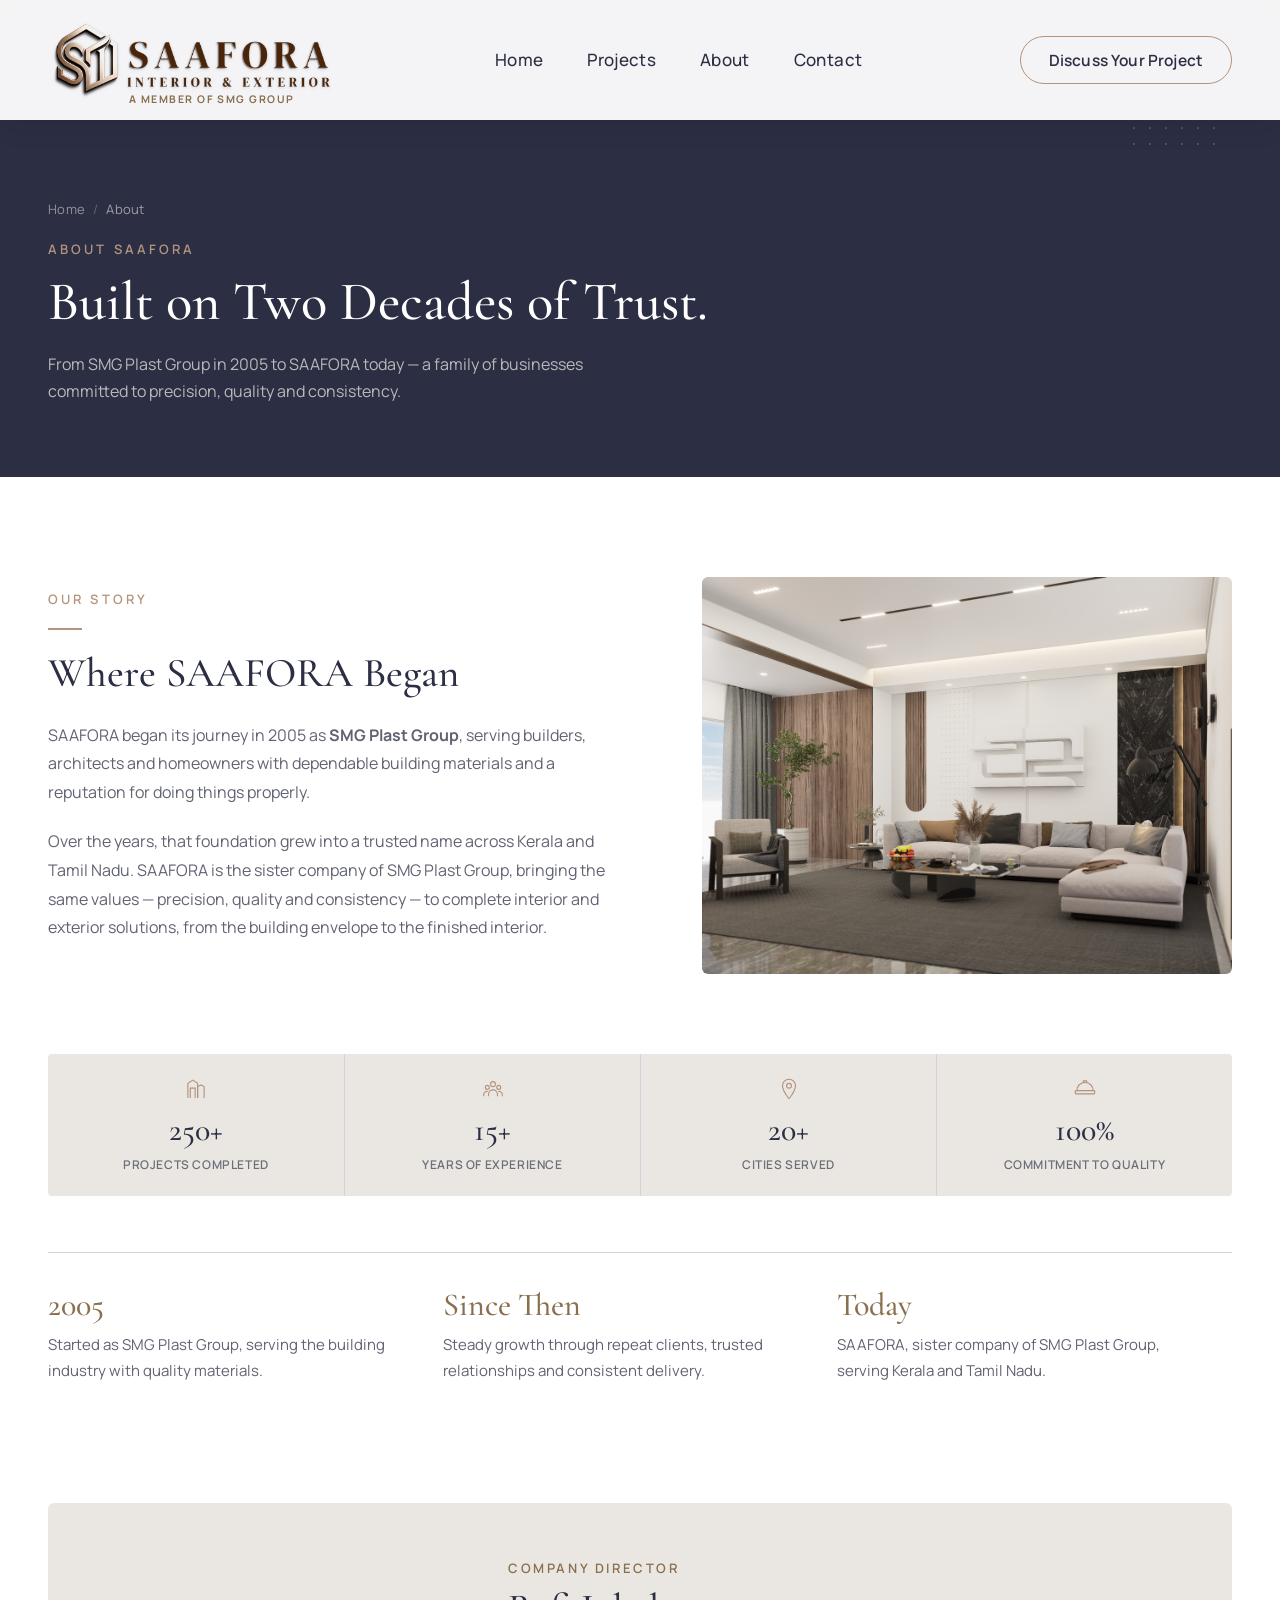
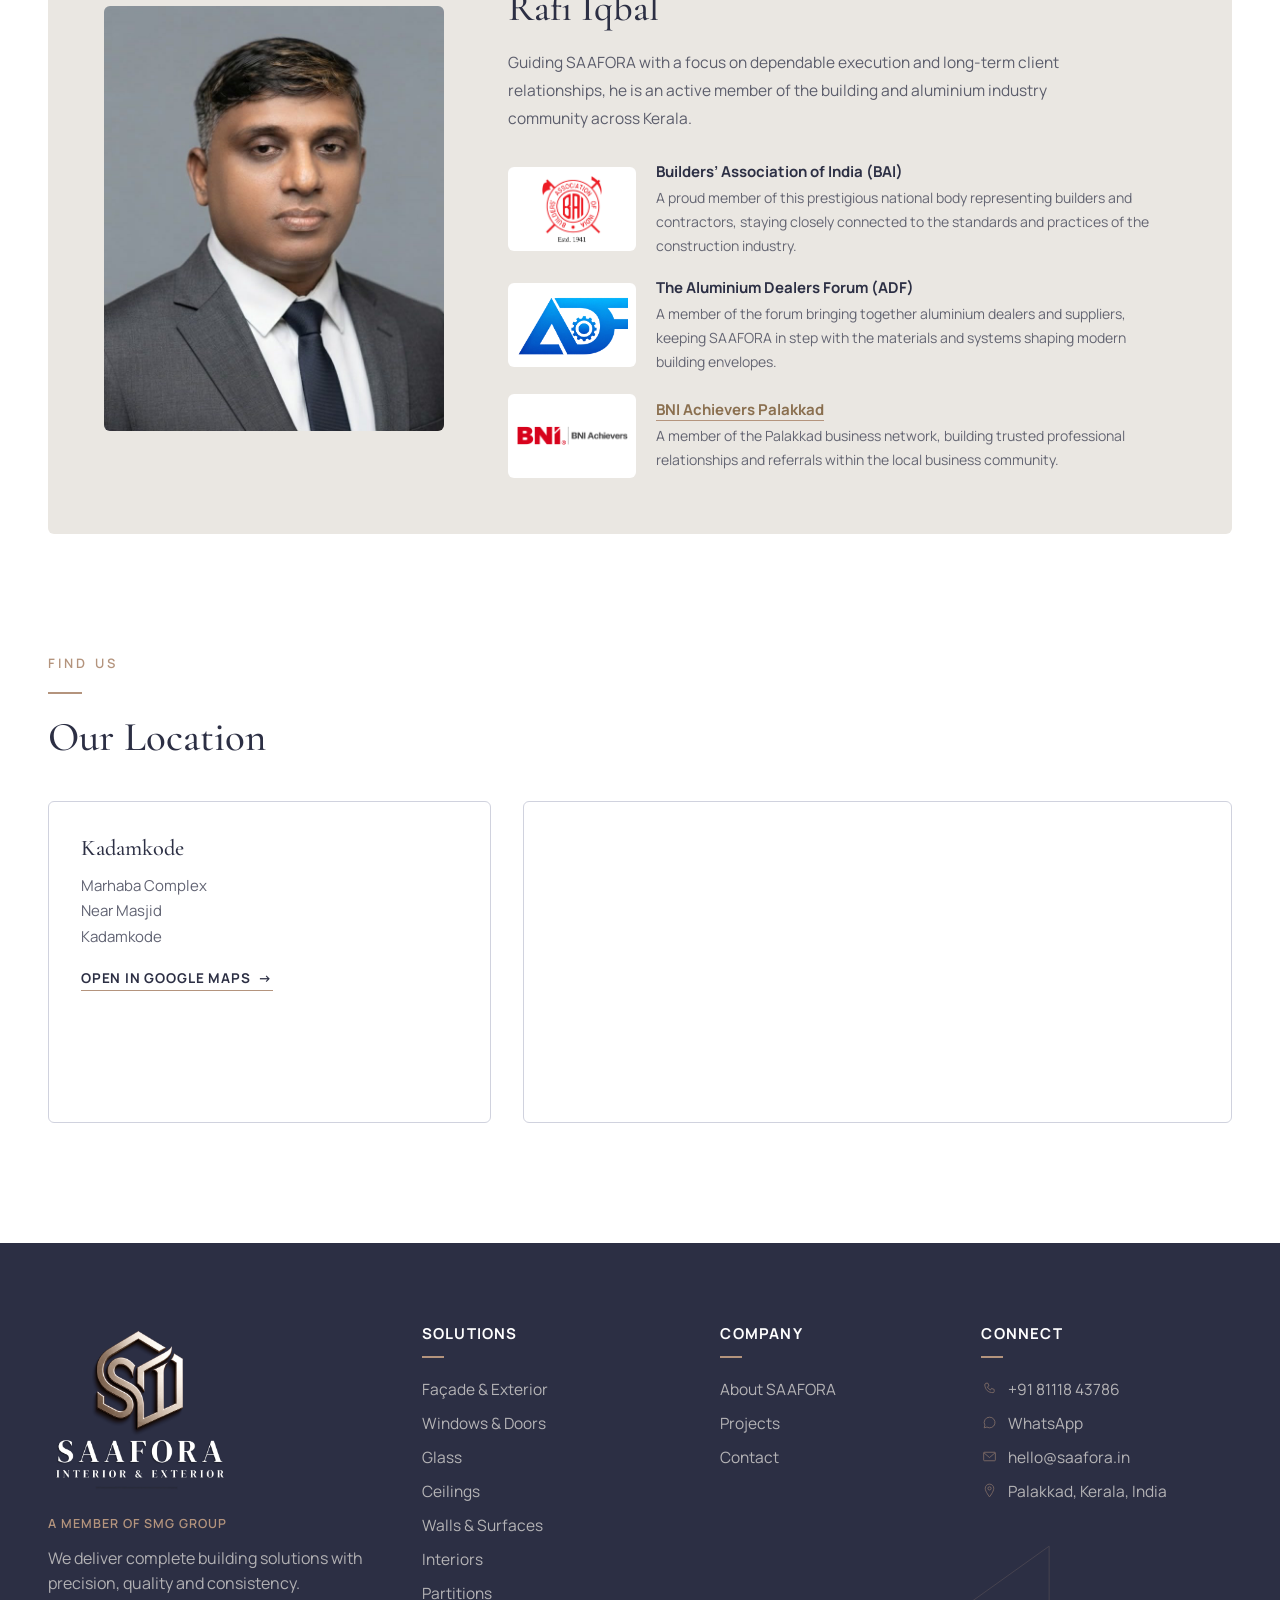
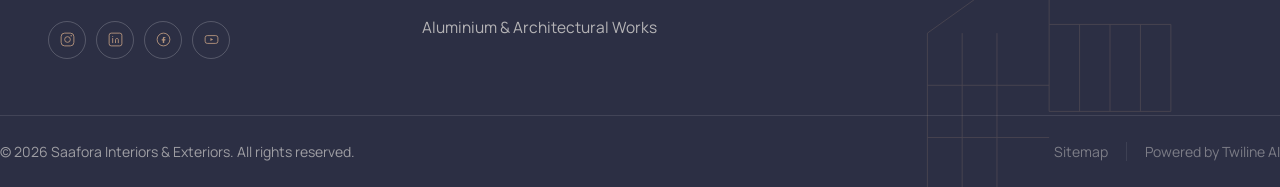
==== commit 3c9869fa: "New director photo; add Upcoming Projects (Radisson Blu, Marriott) Co-Authored-By: Claude Sonnet 5.5" ====
--- a/about.html
+++ b/about.html
@@ -10,7 +10,7 @@
 <link rel="preconnect" href="https://fonts.gstatic.com" crossorigin>
 <link href="https://fonts.googleapis.com/css2?family=Cormorant+Garamond:wght@400;500;600&family=Manrope:wght@300;400;500;600;700&display=swap" rel="stylesheet">
 
-<link rel="stylesheet" href="assets/css/style.css?v=20261019">
+<link rel="stylesheet" href="assets/css/style.css?v=20261023">
 <link rel="icon" href="assets/img/favicon.png">
 </head>
 <body>
@@ -129,7 +129,7 @@
   <div class="container">
     <div class="about-director-card">
       <div class="director-photo">
-        <img src="assets/img/about/director.png" alt="Rafi Iqbal, Director of SAAFORA">
+        <img src="assets/img/about/director.jpg" alt="Rafi Iqbal, Director of SAAFORA">
       </div>
       <div>
         <span class="director-role">Company Director</span>
--- a/assets/css/style.css
+++ b/assets/css/style.css
@@ -970,6 +970,37 @@
   padding: 64px 0;
 }
 
+.memberships-strip {
+  background: var(--color-cream);
+  padding: 28px 0;
+}
+
+.memberships-inner {
+  display: flex;
+  align-items: center;
+  justify-content: center;
+  gap: 40px;
+}
+
+.memberships-label {
+  font-family: var(--font-body);
+  font-size: 12px;
+  font-weight: 700;
+  letter-spacing: 0.2em;
+  text-transform: uppercase;
+  color: var(--color-taupe-dark);
+  white-space: nowrap;
+}
+
+.memberships-logos {
+  list-style: none;
+  display: flex;
+  align-items: center;
+  gap: 20px;
+}
+
+.memberships-logos .membership-logo { width: 128px; height: 72px; }
+
 .pillars-grid {
   display: grid;
   grid-template-columns: repeat(4, 1fr);
@@ -1228,6 +1259,67 @@
   flex-direction: column;
 }
 
+.upcoming { padding-bottom: 110px; }
+
+.upcoming-title {
+  font-family: var(--font-heading);
+  font-weight: 500;
+  font-size: clamp(1.8rem, 2.8vw, 2.4rem);
+  color: var(--color-navy);
+  margin-bottom: 32px;
+}
+
+.upcoming-grid {
+  display: grid;
+  grid-template-columns: 1fr 1fr;
+  gap: 28px;
+}
+
+.upcoming-card {
+  background: var(--color-cream);
+  border-radius: 6px;
+  padding: 40px 36px;
+}
+
+.upcoming-icon {
+  display: flex;
+  align-items: center;
+  justify-content: center;
+  width: 52px;
+  height: 52px;
+  border-radius: 50%;
+  border: 1px solid var(--color-taupe);
+  margin-bottom: 22px;
+}
+
+.upcoming-icon svg { width: 24px; height: 24px; }
+
+.upcoming-tag {
+  display: block;
+  font-family: var(--font-body);
+  font-size: 11.5px;
+  font-weight: 700;
+  letter-spacing: 0.1em;
+  text-transform: uppercase;
+  color: var(--color-taupe-dark);
+  margin-bottom: 8px;
+}
+
+.upcoming-card h3 {
+  font-family: var(--font-heading);
+  font-weight: 500;
+  font-size: 2rem;
+  color: var(--color-navy);
+  margin-bottom: 8px;
+}
+
+.upcoming-card p {
+  font-family: var(--font-body);
+  font-size: 14.5px;
+  color: var(--color-navy);
+  opacity: 0.65;
+}
+
 .projects-grid.is-single { grid-template-columns: 1fr; }
 
 .project-card.is-featured {
@@ -1539,6 +1631,28 @@
 
 .detail-gallery-video { grid-column: 1 / -1; }
 
+.detail-gallery-mix {
+  grid-column: 1 / -1;
+  display: grid;
+  grid-template-columns: minmax(0, 1.6fr) minmax(0, 1fr);
+  gap: 24px;
+}
+
+.detail-gallery-stack {
+  display: grid;
+  grid-template-rows: 1fr 1fr;
+  gap: 24px;
+}
+
+.detail-gallery-mix .detail-gallery-video { grid-column: auto; }
+
+.detail-gallery-stack .detail-gallery-item,
+.detail-gallery-mix .detail-gallery-video { height: 100%; }
+
+.detail-gallery-stack .detail-gallery-item img { height: 100%; }
+
+.detail-gallery-video.is-portrait video { aspect-ratio: 9 / 16; height: 100%; }
+
 .detail-gallery-video video,
 .detail-gallery-item img {
   width: 100%;
@@ -1829,7 +1943,7 @@
 
 .director-photo {
   width: 100%;
-  aspect-ratio: 1 / 1;
+  aspect-ratio: 4 / 5;
   border-radius: 6px;
   overflow: hidden;
   background: var(--color-white);
@@ -2471,6 +2585,9 @@
   .detail-grid { grid-template-columns: 1fr; gap: 40px; }
   .detail-scope-list { grid-template-columns: 1fr; }
   .detail-gallery-grid { grid-template-columns: 1fr; }
+  .detail-gallery-mix { grid-template-columns: 1fr; }
+  .detail-gallery-stack { grid-template-rows: auto; }
+  .detail-gallery-video.is-portrait video { height: auto; max-height: 80vh; }
   .detail-hero-media { aspect-ratio: 4 / 3; }
 
   .about-story { padding-top: 64px; }
@@ -2503,10 +2620,15 @@
   .stat:nth-child(3), .stat:nth-child(4) { border-top: 1px solid var(--color-mist); }
   .projects-grid { grid-template-columns: 1fr 1fr; gap: 24px; padding-bottom: 80px; }
   .projects-grid.is-single { grid-template-columns: 1fr; }
+  .upcoming-grid { grid-template-columns: 1fr; }
+  .upcoming { padding-bottom: 80px; }
   .project-card.is-featured { grid-template-columns: 1fr; gap: 28px; }
   .band-art-left, .band-art-right { display: none; }
   .why-dots { display: none; }
   .pillars-grid { grid-template-columns: 1fr 1fr; row-gap: 40px; }
+  .memberships-inner { flex-direction: column; gap: 18px; }
+  .memberships-logos { gap: 12px; }
+  .memberships-logos .membership-logo { width: 96px; height: 60px; }
   .pillar:nth-child(2) { border-left: 1px solid rgba(255,255,255,0.12); padding-left: 32px; }
   .pillar:nth-child(3) { border-left: none; padding-left: 0; }
 
